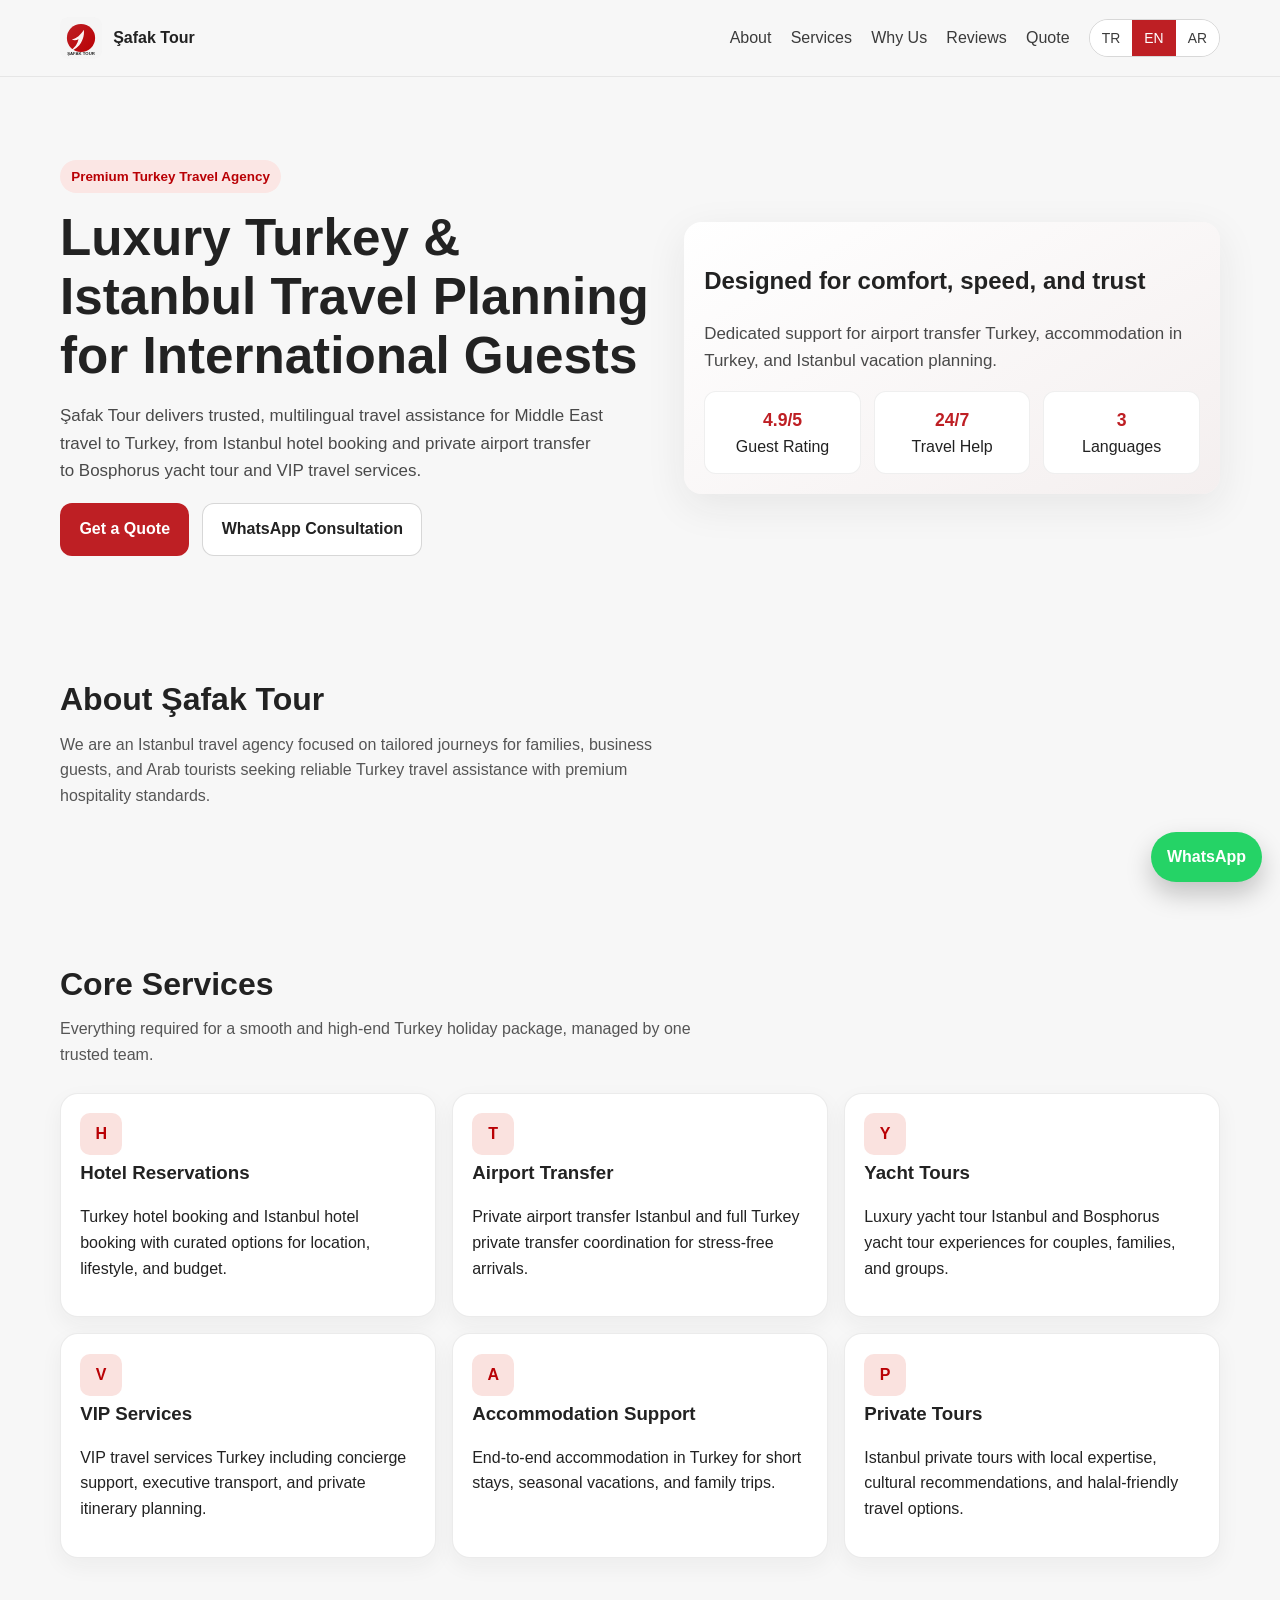
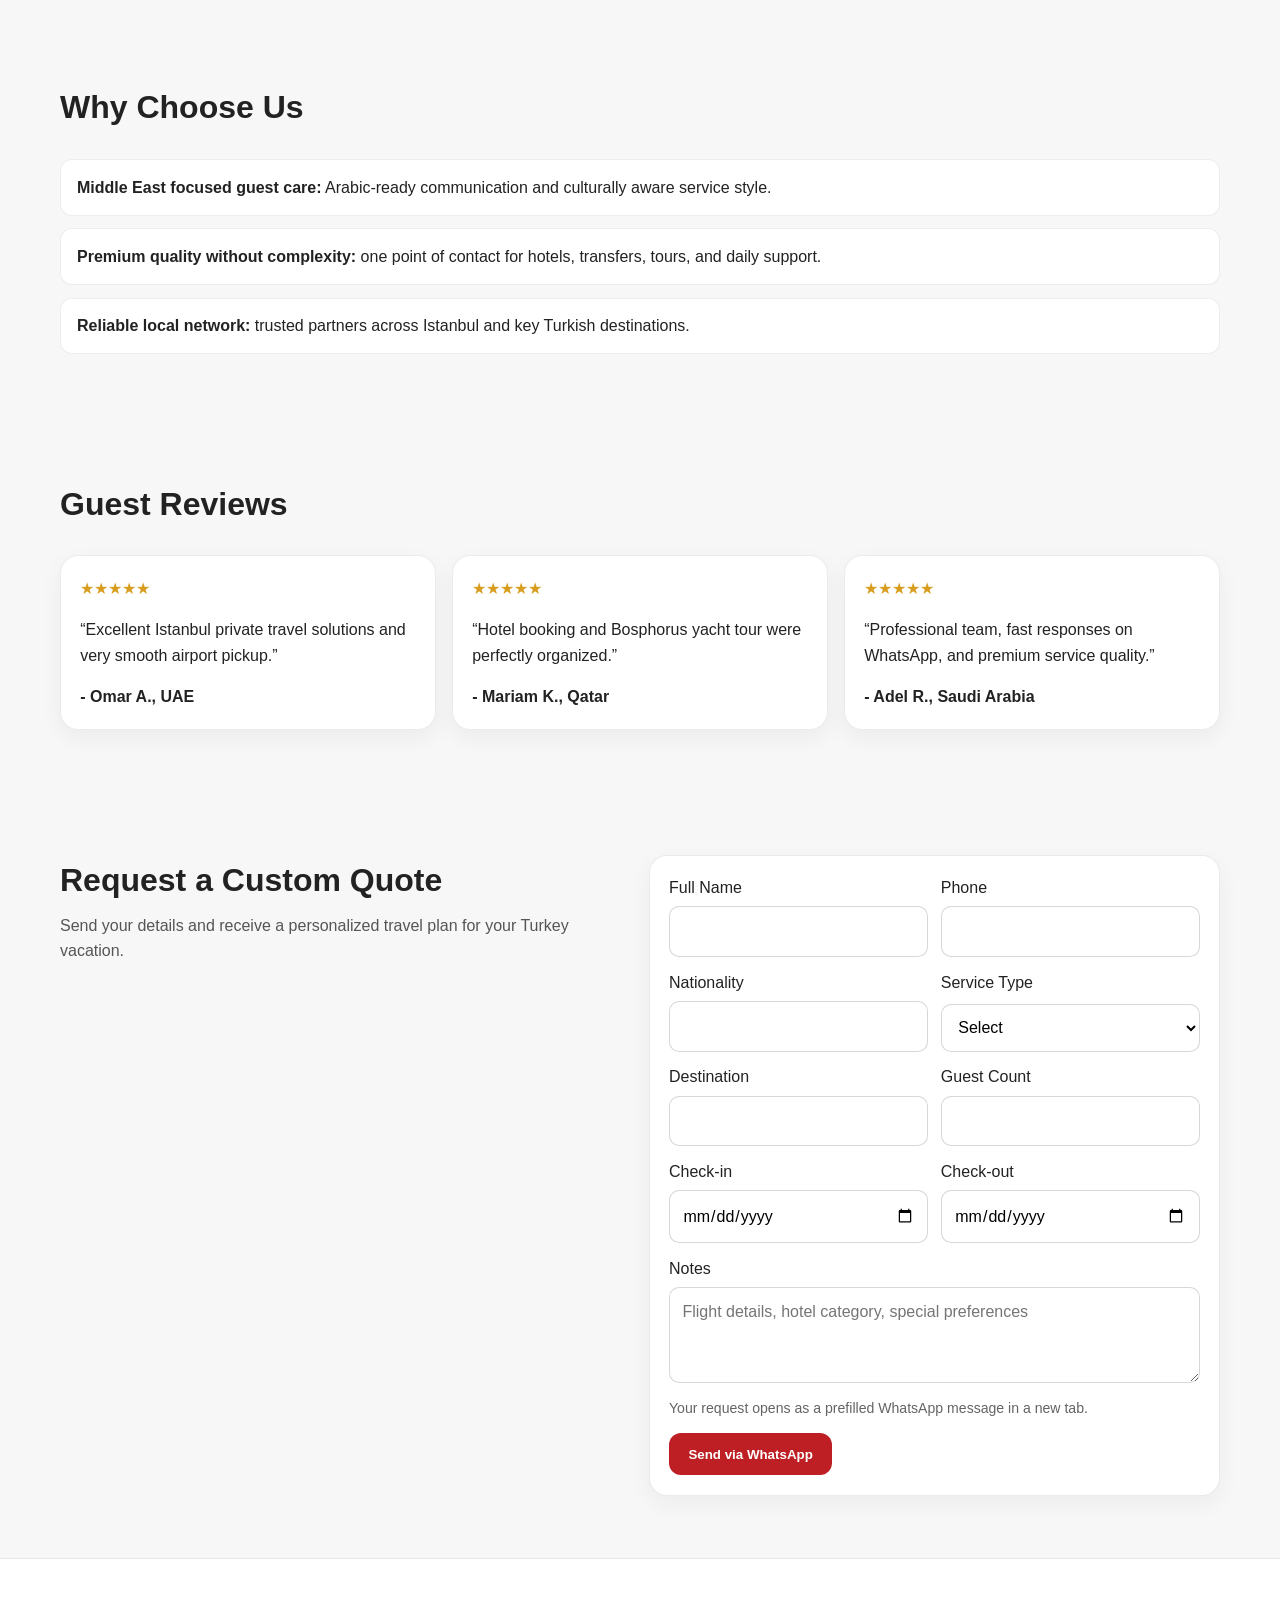
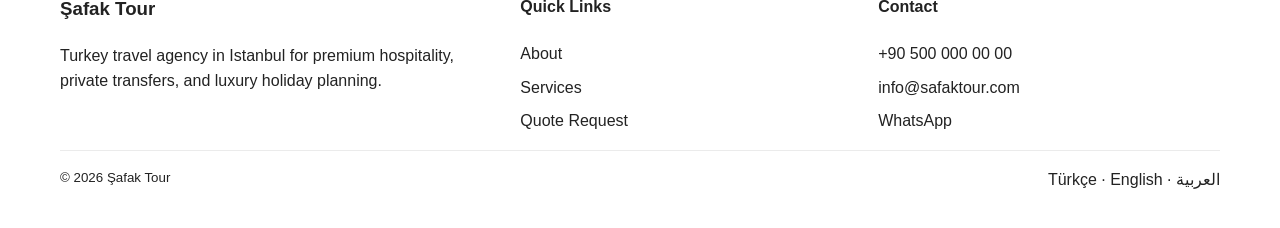
==== en/index.html @ 7dec05d3 "Build multilingual premium Şafak Tour marketing site with SEO foundation" ====
<!DOCTYPE html>
<html lang="en">
<head>
  <meta charset="UTF-8" />
  <meta name="viewport" content="width=device-width, initial-scale=1" />
  <title>Şafak Tour | Premium Turkey & Istanbul Travel Agency for Middle Eastern Travelers</title>
  <meta name="description" content="Şafak Tour is a premium Turkey travel agency in Istanbul offering hotel booking, airport transfer, Bosphorus yacht tours, VIP travel services, and halal-friendly holiday planning." />
  <link rel="canonical" href="https://www.safaktour.com/en/" />
  <meta name="robots" content="index,follow,max-image-preview:large" />
  <link rel="alternate" hreflang="tr" href="https://www.safaktour.com/tr/" />
  <link rel="alternate" hreflang="en" href="https://www.safaktour.com/en/" />
  <link rel="alternate" hreflang="ar" href="https://www.safaktour.com/ar/" />
  <link rel="alternate" hreflang="x-default" href="https://www.safaktour.com/en/" />
  <meta property="og:type" content="website" />
  <meta property="og:site_name" content="Şafak Tour" />
  <meta property="og:title" content="Şafak Tour | Luxury Turkey Travel & Istanbul Services" />
  <meta property="og:description" content="Plan Turkey holiday packages, Istanbul private tours, airport transfer, and hotel reservations with Şafak Tour." />
  <meta property="og:url" content="https://www.safaktour.com/en/" />
  <meta property="og:image" content="https://www.safaktour.com/assets/images/safak-tour-logo.svg" />
  <meta name="twitter:card" content="summary_large_image" />
  <meta name="twitter:title" content="Şafak Tour | Premium Turkey Travel Agency" />
  <meta name="twitter:description" content="Istanbul travel agency for Middle East travel to Turkey, VIP transfers, and tailored accommodation support." />
  <meta name="twitter:image" content="https://www.safaktour.com/assets/images/safak-tour-logo.svg" />
  <link rel="stylesheet" href="/assets/css/styles.css" />
  <script type="application/ld+json">
  {
    "@context": "https://schema.org",
    "@graph": [
      {
        "@type": ["Organization", "LocalBusiness", "TravelAgency"],
        "name": "Şafak Tour",
        "url": "https://www.safaktour.com/en/",
        "logo": "https://www.safaktour.com/assets/images/safak-tour-logo.svg",
        "description": "Premium Istanbul travel agency for Turkey hotel booking, airport transfer, Bosphorus yacht tours, and VIP holiday services.",
        "telephone": "+90 500 000 00 00",
        "email": "info@safaktour.com",
        "areaServed": ["Turkey", "Istanbul", "Middle East"],
        "availableLanguage": ["English", "Turkish", "Arabic"],
        "sameAs": ["https://www.instagram.com/", "https://www.facebook.com/"]
      },
      {
        "@type": "WebSite",
        "name": "Şafak Tour",
        "url": "https://www.safaktour.com/",
        "inLanguage": "en"
      }
    ]
  }
  </script>
</head>
<body>
  <header class="site-header">
    <div class="container header-inner">
      <a class="brand" href="#home" aria-label="Şafak Tour home">
        <img src="/assets/images/safak-tour-logo.svg" alt="Şafak Tour corporate travel agency logo" />
        <span>Şafak Tour</span>
      </a>
      <button class="menu-toggle" data-menu-toggle aria-expanded="false" aria-label="Open menu">Menu</button>
      <nav class="nav" data-nav aria-label="Main navigation">
        <a href="#about">About</a>
        <a href="#services">Services</a>
        <a href="#why">Why Us</a>
        <a href="#reviews">Reviews</a>
        <a href="#quote">Quote</a>
        <span class="lang-switcher" aria-label="Language switcher">
          <a href="/tr/">TR</a><a href="/en/" class="active">EN</a><a href="/ar/">AR</a>
        </span>
      </nav>
    </div>
  </header>

  <main id="home">
    <section class="hero">
      <div class="container hero-grid">
        <div class="reveal">
          <span class="badge">Premium Turkey Travel Agency</span>
          <h1>Luxury Turkey & Istanbul Travel Planning for International Guests</h1>
          <p>Şafak Tour delivers trusted, multilingual travel assistance for Middle East travel to Turkey, from Istanbul hotel booking and private airport transfer to Bosphorus yacht tour and VIP travel services.</p>
          <div class="cta-row">
            <a class="btn btn-primary" href="#quote">Get a Quote</a>
            <a class="btn btn-secondary" href="https://wa.me/905000000000?text=Hello%20Safak%20Tour" target="_blank" rel="noopener">WhatsApp Consultation</a>
          </div>
        </div>
        <aside class="hero-card reveal" aria-label="Trust indicators for Şafak Tour services">
          <h2>Designed for comfort, speed, and trust</h2>
          <p>Dedicated support for airport transfer Turkey, accommodation in Turkey, and Istanbul vacation planning.</p>
          <div class="trust-strip">
            <div class="trust-item"><strong>4.9/5</strong>Guest Rating</div>
            <div class="trust-item"><strong>24/7</strong>Travel Help</div>
            <div class="trust-item"><strong>3</strong>Languages</div>
          </div>
        </aside>
      </div>
    </section>

    <section id="about">
      <div class="container">
        <div class="section-head reveal">
          <h2>About Şafak Tour</h2>
          <p>We are an Istanbul travel agency focused on tailored journeys for families, business guests, and Arab tourists seeking reliable Turkey travel assistance with premium hospitality standards.</p>
        </div>
      </div>
    </section>

    <section id="services">
      <div class="container">
        <div class="section-head reveal">
          <h2>Core Services</h2>
          <p>Everything required for a smooth and high-end Turkey holiday package, managed by one trusted team.</p>
        </div>
        <div class="grid-3">
          <article class="card reveal"><span class="icon-chip">H</span><h3>Hotel Reservations</h3><p>Turkey hotel booking and Istanbul hotel booking with curated options for location, lifestyle, and budget.</p></article>
          <article class="card reveal"><span class="icon-chip">T</span><h3>Airport Transfer</h3><p>Private airport transfer Istanbul and full Turkey private transfer coordination for stress-free arrivals.</p></article>
          <article class="card reveal"><span class="icon-chip">Y</span><h3>Yacht Tours</h3><p>Luxury yacht tour Istanbul and Bosphorus yacht tour experiences for couples, families, and groups.</p></article>
          <article class="card reveal"><span class="icon-chip">V</span><h3>VIP Services</h3><p>VIP travel services Turkey including concierge support, executive transport, and private itinerary planning.</p></article>
          <article class="card reveal"><span class="icon-chip">A</span><h3>Accommodation Support</h3><p>End-to-end accommodation in Turkey for short stays, seasonal vacations, and family trips.</p></article>
          <article class="card reveal"><span class="icon-chip">P</span><h3>Private Tours</h3><p>Istanbul private tours with local expertise, cultural recommendations, and halal-friendly travel options.</p></article>
        </div>
      </div>
    </section>

    <section id="why">
      <div class="container">
        <div class="section-head reveal"><h2>Why Choose Us</h2></div>
        <div class="why-list">
          <div class="why-item reveal"><strong>Middle East focused guest care:</strong> Arabic-ready communication and culturally aware service style.</div>
          <div class="why-item reveal"><strong>Premium quality without complexity:</strong> one point of contact for hotels, transfers, tours, and daily support.</div>
          <div class="why-item reveal"><strong>Reliable local network:</strong> trusted partners across Istanbul and key Turkish destinations.</div>
        </div>
      </div>
    </section>

    <section id="reviews">
      <div class="container">
        <div class="section-head reveal"><h2>Guest Reviews</h2></div>
        <div class="grid-3">
          <article class="card testimonial reveal"><div class="rating">★★★★★</div><p>“Excellent Istanbul private travel solutions and very smooth airport pickup.”</p><strong>- Omar A., UAE</strong></article>
          <article class="card testimonial reveal"><div class="rating">★★★★★</div><p>“Hotel booking and Bosphorus yacht tour were perfectly organized.”</p><strong>- Mariam K., Qatar</strong></article>
          <article class="card testimonial reveal"><div class="rating">★★★★★</div><p>“Professional team, fast responses on WhatsApp, and premium service quality.”</p><strong>- Adel R., Saudi Arabia</strong></article>
        </div>
      </div>
    </section>

    <section id="quote">
      <div class="container quote-wrap">
        <div class="section-head reveal">
          <h2>Request a Custom Quote</h2>
          <p>Send your details and receive a personalized travel plan for your Turkey vacation.</p>
        </div>
        <form class="card reveal" data-quote-form data-wa-number="905000000000"
          data-label-full_name="Full Name" data-label-phone="Phone" data-label-nationality="Nationality"
          data-label-service_type="Service Type" data-label-destination="Destination" data-label-check_in="Check-in"
          data-label-check_out="Check-out" data-label-guest_count="Guest Count" data-label-notes="Notes">
          <div class="form-grid">
            <label class="field"><span>Full Name</span><input name="full_name" required /></label>
            <label class="field"><span>Phone</span><input name="phone" type="tel" required /></label>
            <label class="field"><span>Nationality</span><input name="nationality" required /></label>
            <label class="field"><span>Service Type</span><select name="service_type" required><option value="">Select</option><option>Hotel Booking</option><option>Airport Transfer</option><option>Yacht Tour</option><option>VIP Travel Service</option></select></label>
            <label class="field"><span>Destination</span><input name="destination" required /></label>
            <label class="field"><span>Guest Count</span><input name="guest_count" type="number" min="1" required /></label>
            <label class="field"><span>Check-in</span><input name="check_in" type="date" required /></label>
            <label class="field"><span>Check-out</span><input name="check_out" type="date" required /></label>
            <label class="field full"><span>Notes</span><textarea name="notes" placeholder="Flight details, hotel category, special preferences"></textarea></label>
          </div>
          <p class="help">Your request opens as a prefilled WhatsApp message in a new tab.</p>
          <button class="btn btn-primary" type="submit">Send via WhatsApp</button>
        </form>
      </div>
    </section>
  </main>

  <footer class="footer">
    <div class="container footer-grid">
      <div>
        <h3>Şafak Tour</h3>
        <p>Turkey travel agency in Istanbul for premium hospitality, private transfers, and luxury holiday planning.</p>
      </div>
      <div>
        <h4>Quick Links</h4>
        <ul><li><a href="#about">About</a></li><li><a href="#services">Services</a></li><li><a href="#quote">Quote Request</a></li></ul>
      </div>
      <div>
        <h4>Contact</h4>
        <ul><li>+90 500 000 00 00</li><li>info@safaktour.com</li><li><a href="https://wa.me/905000000000" target="_blank" rel="noopener">WhatsApp</a></li></ul>
      </div>
    </div>
    <div class="container footer-bottom"><small>© 2026 Şafak Tour</small><span><a href="/tr/">Türkçe</a> · <a href="/en/">English</a> · <a href="/ar/">العربية</a></span></div>
  </footer>

  <a class="whatsapp-float" target="_blank" rel="noopener" href="https://wa.me/905000000000?text=Hello%20Şafak%20Tour%2C%20I%20need%20travel%20assistance%20for%20Turkey.">WhatsApp</a>
  <script src="/assets/js/main.js" defer></script>
</body>
</html>
---- assets/css/styles.css ----
:root {
  --primary: #be1f24;
  --primary-dark: #b90105;
  --soft-gray: #b8b3b3;
  --light-gray: #e9dedd;
  --bg: #f7f7f7;
  --text: #222222;
  --white: #ffffff;
  --shadow: 0 12px 40px rgba(34, 34, 34, 0.08);
  --radius: 18px;
  --max: 1160px;
}

* { box-sizing: border-box; }
html { scroll-behavior: smooth; }
body {
  margin: 0;
  font-family: "Inter", "Segoe UI", Roboto, Arial, sans-serif;
  color: var(--text);
  background: var(--bg);
  line-height: 1.6;
}
img { max-width: 100%; display: block; }
a { color: inherit; text-decoration: none; }
.container { width: min(92%, var(--max)); margin: 0 auto; }

.site-header {
  position: sticky;
  top: 0;
  z-index: 50;
  background: rgba(247, 247, 247, 0.94);
  backdrop-filter: blur(8px);
  border-bottom: 1px solid rgba(34, 34, 34, 0.08);
}
.header-inner {
  display: flex;
  align-items: center;
  justify-content: space-between;
  gap: 1rem;
  min-height: 76px;
}
.brand {
  display: inline-flex;
  align-items: center;
  gap: 0.7rem;
  font-weight: 700;
}
.brand img { width: 42px; height: 42px; border-radius: 8px; }
.nav {
  display: flex;
  align-items: center;
  gap: 1.2rem;
}
.nav a { font-weight: 500; color: #3b3b3b; }
.nav a:hover { color: var(--primary); }
.lang-switcher {
  display: inline-flex;
  border: 1px solid rgba(34,34,34,.15);
  border-radius: 999px;
  overflow: hidden;
}
.lang-switcher a {
  padding: 0.4rem 0.75rem;
  font-size: 0.87rem;
  background: var(--white);
}
.lang-switcher a.active {
  background: var(--primary);
  color: var(--white);
}
.menu-toggle { display: none; }

.hero {
  padding: 5.2rem 0 3.5rem;
}
.hero-grid {
  display: grid;
  grid-template-columns: 1.05fr 0.95fr;
  gap: 2rem;
  align-items: center;
}
.badge {
  display: inline-block;
  font-size: 0.84rem;
  font-weight: 600;
  padding: 0.35rem 0.7rem;
  border-radius: 999px;
  background: color-mix(in oklab, var(--primary) 12%, white);
  color: var(--primary-dark);
}
h1 {
  font-size: clamp(1.9rem, 4vw, 3.2rem);
  line-height: 1.15;
  margin: 1rem 0;
}
.hero p { font-size: 1.06rem; color: #494949; max-width: 58ch; }
.cta-row { display: flex; flex-wrap: wrap; gap: 0.8rem; margin-top: 1.2rem; }
.btn {
  display: inline-flex;
  align-items: center;
  justify-content: center;
  border-radius: 12px;
  padding: 0.78rem 1.15rem;
  font-weight: 600;
  border: 1px solid transparent;
  transition: .25s ease;
}
.btn-primary { background: var(--primary); color: var(--white); }
.btn-primary:hover { background: var(--primary-dark); transform: translateY(-1px); }
.btn-secondary {
  background: var(--white);
  border-color: rgba(34,34,34,.18);
}
.btn-secondary:hover { border-color: var(--primary); color: var(--primary); }
.hero-card {
  background: linear-gradient(150deg, #fff 0%, #f4efef 100%);
  border-radius: var(--radius);
  box-shadow: var(--shadow);
  padding: 1.25rem;
}
.trust-strip {
  display: grid;
  grid-template-columns: repeat(3, 1fr);
  gap: 0.8rem;
  margin-top: 1rem;
}
.trust-item {
  background: #fff;
  border: 1px solid rgba(34,34,34,.07);
  border-radius: 12px;
  padding: 0.85rem;
  text-align: center;
}
.trust-item strong { display: block; font-size: 1.1rem; color: var(--primary); }

section { padding: 3.9rem 0; }
.section-head { max-width: 72ch; margin-bottom: 1.6rem; }
.section-head h2 { margin: 0 0 0.4rem; font-size: clamp(1.5rem, 2.5vw, 2.2rem); }
.section-head p { margin: 0; color: #555; }
.grid-3 { display: grid; grid-template-columns: repeat(3, 1fr); gap: 1rem; }
.card {
  background: var(--white);
  border: 1px solid rgba(34,34,34,.09);
  border-radius: var(--radius);
  box-shadow: 0 8px 22px rgba(34,34,34,.05);
  padding: 1.2rem;
}
.card h3 { margin-top: 0.2rem; margin-bottom: 0.6rem; }
.icon-chip {
  width: 42px; height: 42px;
  display: inline-grid; place-items: center;
  border-radius: 10px;
  background: color-mix(in oklab, var(--primary) 14%, white);
  color: var(--primary-dark);
  font-weight: 700;
}
.why-list { display: grid; gap: 0.8rem; }
.why-item {
  background: #fff;
  border: 1px solid rgba(34,34,34,.08);
  border-radius: 12px;
  padding: 0.9rem 1rem;
}

.testimonial .rating { color: #d89d1f; font-size: 1rem; margin-bottom: .4rem; }
.quote-wrap {
  display: grid;
  grid-template-columns: 1fr 1fr;
  gap: 1.1rem;
}
.form-grid {
  display: grid;
  grid-template-columns: repeat(2, 1fr);
  gap: 0.8rem;
}
.field { display: grid; gap: .35rem; }
.field input, .field select, .field textarea {
  width: 100%;
  border: 1px solid rgba(34,34,34,.18);
  border-radius: 10px;
  padding: .72rem .78rem;
  font: inherit;
  background: #fff;
}
.field textarea { min-height: 96px; resize: vertical; }
.field.full { grid-column: 1 / -1; }
.help { color: #646464; font-size: 0.88rem; }

.footer {
  padding: 2.2rem 0;
  border-top: 1px solid rgba(34,34,34,.1);
  background: #fff;
}
.footer-grid {
  display: grid;
  grid-template-columns: 1.3fr 1fr 1fr;
  gap: 1rem;
}
.footer h3, .footer h4 { margin-top: 0; }
.footer ul { list-style: none; margin: 0; padding: 0; display: grid; gap: .5rem; }
.footer-bottom {
  margin-top: 1rem;
  padding-top: 1rem;
  border-top: 1px solid rgba(34,34,34,.09);
  display: flex;
  justify-content: space-between;
  gap: 1rem;
  flex-wrap: wrap;
}

.whatsapp-float {
  position: fixed;
  right: 18px;
  bottom: 18px;
  z-index: 70;
  background: #25D366;
  color: #fff;
  border-radius: 999px;
  padding: .75rem 1rem;
  box-shadow: 0 12px 26px rgba(0,0,0,.22);
  font-weight: 700;
}

.reveal { opacity: 0; transform: translateY(16px); transition: .5s ease; }
.reveal.visible { opacity: 1; transform: translateY(0); }

html[dir="rtl"] body { font-family: "Tajawal", "Segoe UI", Tahoma, sans-serif; }
html[dir="rtl"] .header-inner,
html[dir="rtl"] .cta-row,
html[dir="rtl"] .footer-bottom { flex-direction: row-reverse; }
html[dir="rtl"] .whatsapp-float { right: auto; left: 18px; }

@media (max-width: 980px) {
  .hero-grid, .quote-wrap, .grid-3, .footer-grid { grid-template-columns: 1fr; }
  .form-grid { grid-template-columns: 1fr; }
  .menu-toggle {
    display: inline-flex;
    border: 1px solid rgba(34,34,34,.2);
    background: #fff;
    border-radius: 10px;
    padding: .45rem .65rem;
    font-weight: 600;
  }
  .nav {
    position: absolute;
    left: 4%;
    right: 4%;
    top: 74px;
    background: #fff;
    border: 1px solid rgba(34,34,34,.14);
    border-radius: 14px;
    padding: .9rem;
    box-shadow: var(--shadow);
    flex-direction: column;
    align-items: flex-start;
    display: none;
  }
  .nav.open { display: flex; }
}
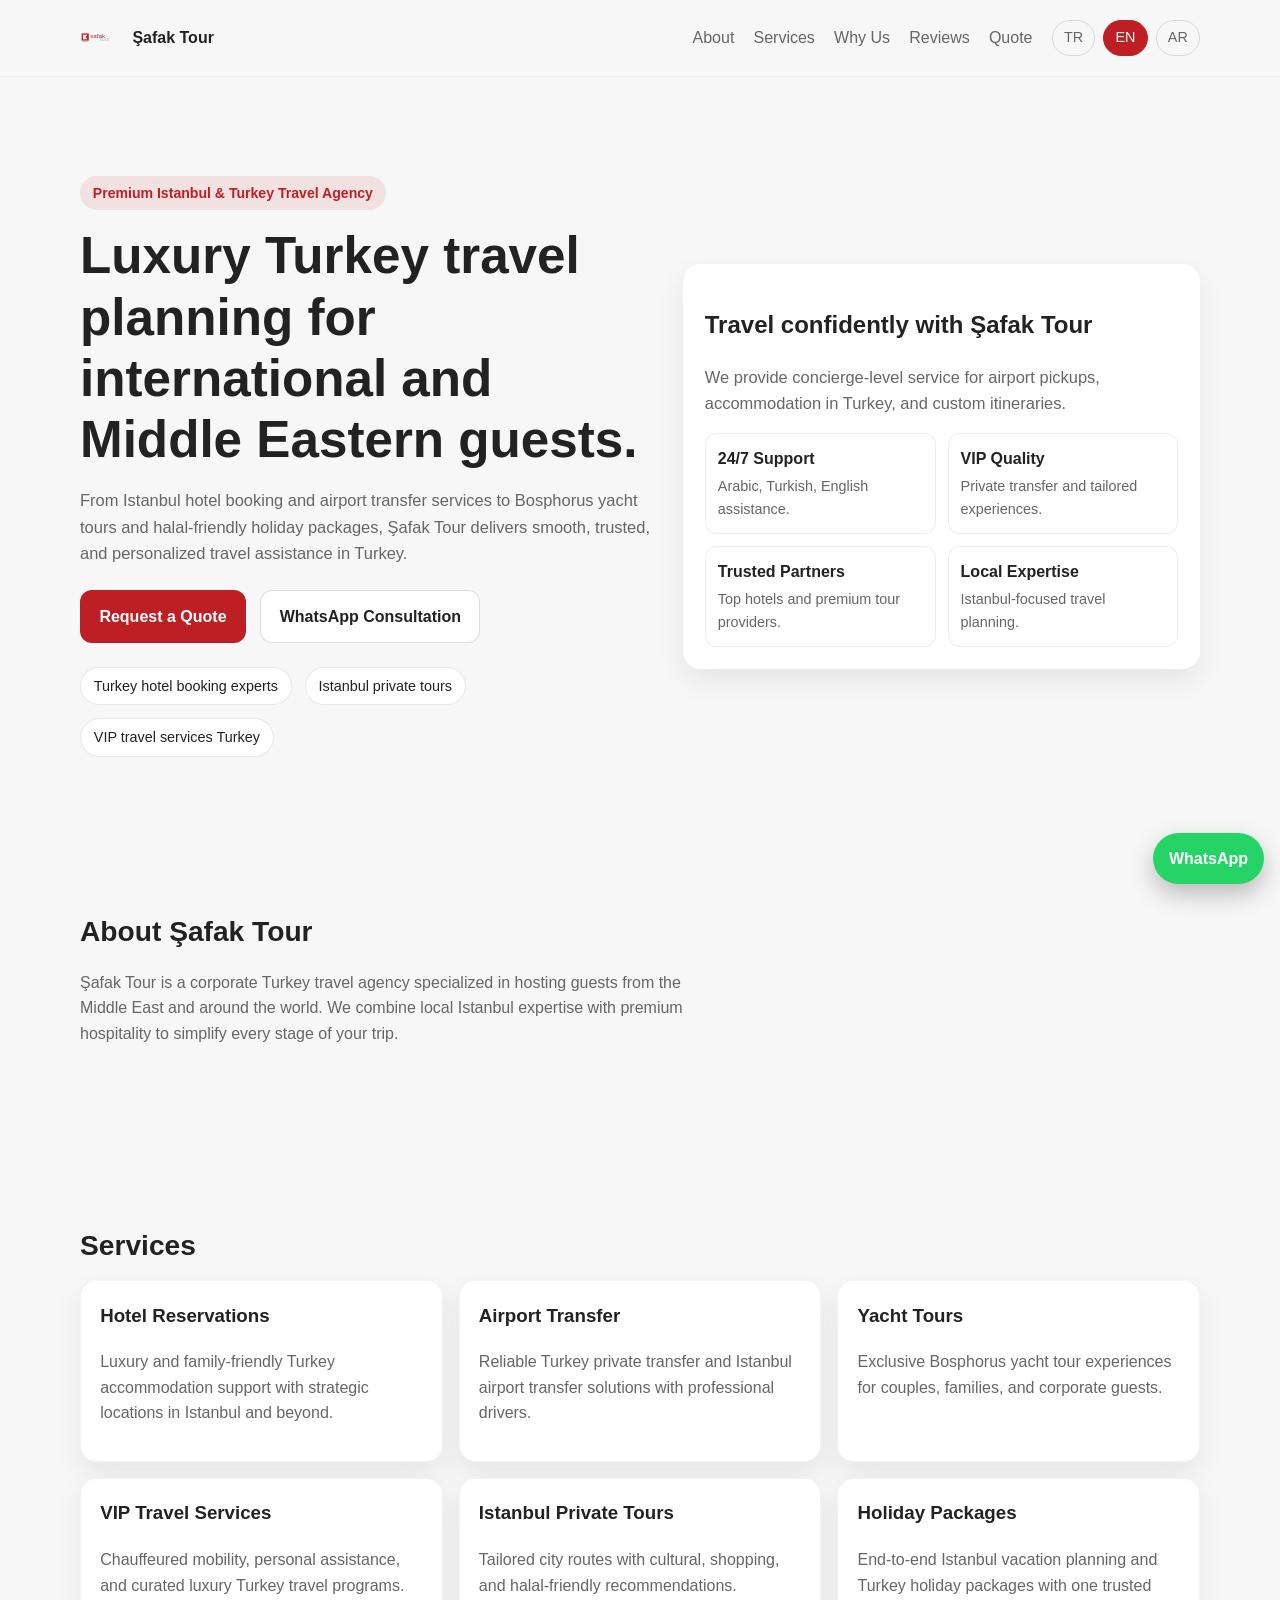
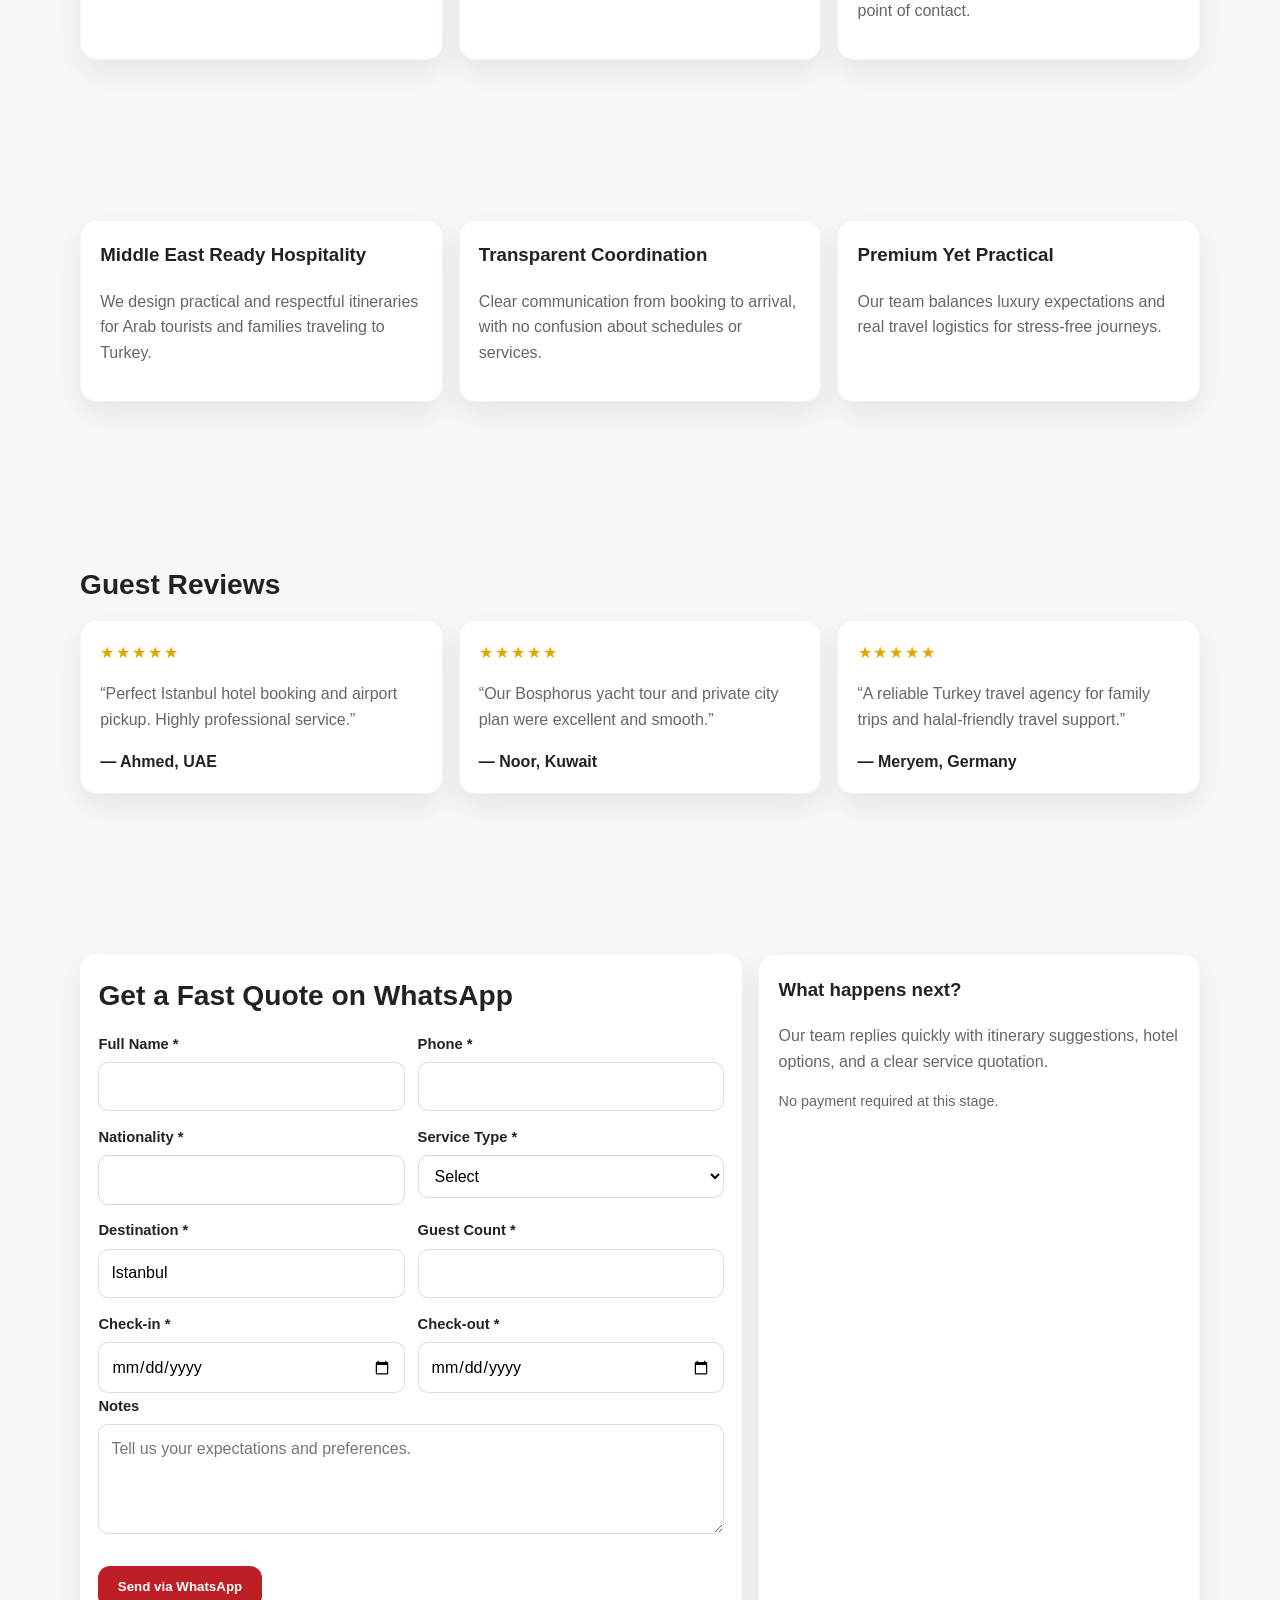
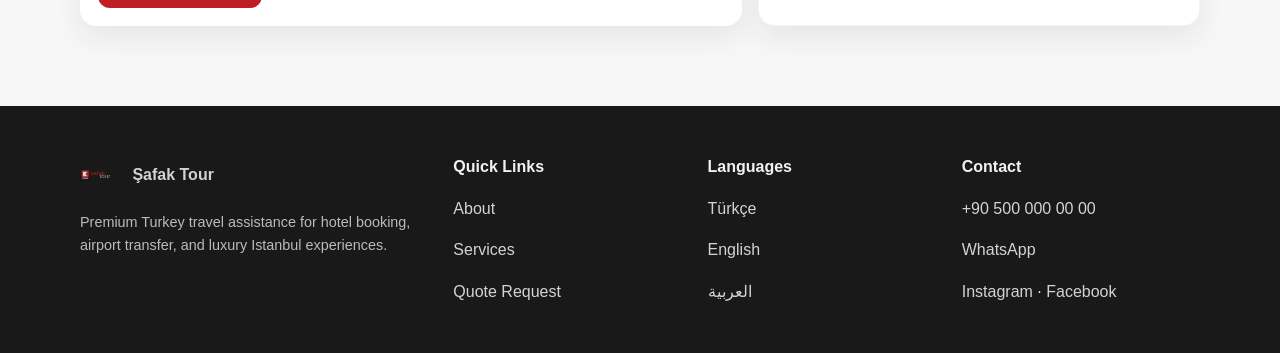
==== commit 5fb44d77: "Fix local preview relative paths on localized index pages and update logo asset" ====
--- a/en/index.html
+++ b/en/index.html
@@ -1,193 +1,168 @@
-<!DOCTYPE html>
+<!doctype html>
 <html lang="en">
 <head>
-  <meta charset="UTF-8" />
-  <meta name="viewport" content="width=device-width, initial-scale=1" />
-  <title>Şafak Tour | Premium Turkey & Istanbul Travel Agency for Middle Eastern Travelers</title>
-  <meta name="description" content="Şafak Tour is a premium Turkey travel agency in Istanbul offering hotel booking, airport transfer, Bosphorus yacht tours, VIP travel services, and halal-friendly holiday planning." />
-  <link rel="canonical" href="https://www.safaktour.com/en/" />
-  <meta name="robots" content="index,follow,max-image-preview:large" />
-  <link rel="alternate" hreflang="tr" href="https://www.safaktour.com/tr/" />
-  <link rel="alternate" hreflang="en" href="https://www.safaktour.com/en/" />
-  <link rel="alternate" hreflang="ar" href="https://www.safaktour.com/ar/" />
-  <link rel="alternate" hreflang="x-default" href="https://www.safaktour.com/en/" />
-  <meta property="og:type" content="website" />
-  <meta property="og:site_name" content="Şafak Tour" />
-  <meta property="og:title" content="Şafak Tour | Luxury Turkey Travel & Istanbul Services" />
-  <meta property="og:description" content="Plan Turkey holiday packages, Istanbul private tours, airport transfer, and hotel reservations with Şafak Tour." />
-  <meta property="og:url" content="https://www.safaktour.com/en/" />
-  <meta property="og:image" content="https://www.safaktour.com/assets/images/safak-tour-logo.svg" />
-  <meta name="twitter:card" content="summary_large_image" />
-  <meta name="twitter:title" content="Şafak Tour | Premium Turkey Travel Agency" />
-  <meta name="twitter:description" content="Istanbul travel agency for Middle East travel to Turkey, VIP transfers, and tailored accommodation support." />
-  <meta name="twitter:image" content="https://www.safaktour.com/assets/images/safak-tour-logo.svg" />
-  <link rel="stylesheet" href="/assets/css/styles.css" />
+  <meta charset="UTF-8">
+  <meta name="viewport" content="width=device-width, initial-scale=1.0">
+  <title>Şafak Tour | Premium Turkey Travel Agency, Istanbul Tours & VIP Transfers</title>
+  <meta name="description" content="Şafak Tour is a premium Turkey travel agency offering Istanbul hotel booking, Turkey airport transfer, Bosphorus yacht tours, halal-friendly packages, and VIP travel services.">
+  <meta name="robots" content="index,follow,max-image-preview:large">
+  <link rel="canonical" href="https://www.safaktour.com/en/">
+  <link rel="alternate" hreflang="tr" href="https://www.safaktour.com/tr/">
+  <link rel="alternate" hreflang="en" href="https://www.safaktour.com/en/">
+  <link rel="alternate" hreflang="ar" href="https://www.safaktour.com/ar/">
+  <link rel="alternate" hreflang="x-default" href="https://www.safaktour.com/en/">
+  <meta property="og:type" content="website">
+  <meta property="og:site_name" content="Şafak Tour">
+  <meta property="og:locale" content="en_US">
+  <meta property="og:title" content="Şafak Tour | Premium Turkey Travel Agency">
+  <meta property="og:description" content="Luxury Turkey travel, Istanbul private tours, airport transfers, and tailored support for Middle East travelers.">
+  <meta property="og:url" content="https://www.safaktour.com/en/">
+  <meta property="og:image" content="https://www.safaktour.com/assets/images/safak-tour-logo.svg">
+  <meta name="twitter:card" content="summary_large_image">
+  <meta name="twitter:title" content="Şafak Tour | Premium Turkey Travel Agency">
+  <meta name="twitter:description" content="Book Istanbul hotels, private transfers, yacht tours, and VIP travel services with Şafak Tour.">
+  <meta name="twitter:image" content="https://www.safaktour.com/assets/images/safak-tour-logo.svg">
+  <link rel="stylesheet" href="../assets/css/styles.css">
   <script type="application/ld+json">
   {
     "@context": "https://schema.org",
     "@graph": [
       {
-        "@type": ["Organization", "LocalBusiness", "TravelAgency"],
+        "@type": "Organization",
+        "name": "Şafak Tour",
+        "url": "https://www.safaktour.com/",
+        "logo": "https://www.safaktour.com/assets/images/safak-tour-logo.svg",
+        "sameAs": ["https://www.instagram.com/", "https://www.facebook.com/"],
+        "contactPoint": [{"@type": "ContactPoint", "telephone": "+90-500-000-00-00", "contactType": "customer service", "availableLanguage": ["Turkish", "English", "Arabic"]}]
+      },
+      {
+        "@type": "TravelAgency",
         "name": "Şafak Tour",
         "url": "https://www.safaktour.com/en/",
-        "logo": "https://www.safaktour.com/assets/images/safak-tour-logo.svg",
-        "description": "Premium Istanbul travel agency for Turkey hotel booking, airport transfer, Bosphorus yacht tours, and VIP holiday services.",
-        "telephone": "+90 500 000 00 00",
-        "email": "info@safaktour.com",
+        "description": "Turkey travel agency focused on Istanbul travel planning, hotel booking, airport transfers, Bosphorus yacht tours, and VIP services.",
         "areaServed": ["Turkey", "Istanbul", "Middle East"],
-        "availableLanguage": ["English", "Turkish", "Arabic"],
-        "sameAs": ["https://www.instagram.com/", "https://www.facebook.com/"]
+        "priceRange": "$$$"
       },
       {
-        "@type": "WebSite",
+        "@type": "LocalBusiness",
         "name": "Şafak Tour",
-        "url": "https://www.safaktour.com/",
-        "inLanguage": "en"
+        "address": {"@type": "PostalAddress", "addressCountry": "TR", "addressLocality": "Istanbul"},
+        "telephone": "+90-500-000-00-00"
       }
     ]
   }
   </script>
 </head>
 <body>
-  <header class="site-header">
-    <div class="container header-inner">
-      <a class="brand" href="#home" aria-label="Şafak Tour home">
-        <img src="/assets/images/safak-tour-logo.svg" alt="Şafak Tour corporate travel agency logo" />
-        <span>Şafak Tour</span>
-      </a>
-      <button class="menu-toggle" data-menu-toggle aria-expanded="false" aria-label="Open menu">Menu</button>
-      <nav class="nav" data-nav aria-label="Main navigation">
-        <a href="#about">About</a>
-        <a href="#services">Services</a>
-        <a href="#why">Why Us</a>
-        <a href="#reviews">Reviews</a>
-        <a href="#quote">Quote</a>
-        <span class="lang-switcher" aria-label="Language switcher">
-          <a href="/tr/">TR</a><a href="/en/" class="active">EN</a><a href="/ar/">AR</a>
-        </span>
-      </nav>
-    </div>
-  </header>
-
-  <main id="home">
-    <section class="hero">
-      <div class="container hero-grid">
-        <div class="reveal">
-          <span class="badge">Premium Turkey Travel Agency</span>
-          <h1>Luxury Turkey & Istanbul Travel Planning for International Guests</h1>
-          <p>Şafak Tour delivers trusted, multilingual travel assistance for Middle East travel to Turkey, from Istanbul hotel booking and private airport transfer to Bosphorus yacht tour and VIP travel services.</p>
-          <div class="cta-row">
-            <a class="btn btn-primary" href="#quote">Get a Quote</a>
-            <a class="btn btn-secondary" href="https://wa.me/905000000000?text=Hello%20Safak%20Tour" target="_blank" rel="noopener">WhatsApp Consultation</a>
-          </div>
-        </div>
-        <aside class="hero-card reveal" aria-label="Trust indicators for Şafak Tour services">
-          <h2>Designed for comfort, speed, and trust</h2>
-          <p>Dedicated support for airport transfer Turkey, accommodation in Turkey, and Istanbul vacation planning.</p>
-          <div class="trust-strip">
-            <div class="trust-item"><strong>4.9/5</strong>Guest Rating</div>
-            <div class="trust-item"><strong>24/7</strong>Travel Help</div>
-            <div class="trust-item"><strong>3</strong>Languages</div>
-          </div>
-        </aside>
-      </div>
-    </section>
-
-    <section id="about">
-      <div class="container">
-        <div class="section-head reveal">
-          <h2>About Şafak Tour</h2>
-          <p>We are an Istanbul travel agency focused on tailored journeys for families, business guests, and Arab tourists seeking reliable Turkey travel assistance with premium hospitality standards.</p>
+<a class="skip-link" href="#main">Skip to content</a>
+<header class="site-header">
+  <div class="container nav-wrap">
+    <a href="../en/" class="brand"><img src="../assets/images/safak-tour-logo.svg" alt="Şafak Tour premium travel agency logo"><span>Şafak Tour</span></a>
+    <button class="menu-btn" aria-label="Open menu" aria-expanded="false">☰</button>
+    <ul class="nav-list">
+      <li><a href="#about">About</a></li><li><a href="#services">Services</a></li><li><a href="#why">Why Us</a></li><li><a href="#reviews">Reviews</a></li><li><a href="#quote">Quote</a></li>
+      <li class="lang-switcher"><a href="../tr/">TR</a><a class="active" href="../en/">EN</a><a href="../ar/">AR</a></li>
+    </ul>
+  </div>
+</header>
+<main id="main">
+  <section class="hero">
+    <div class="container hero-grid">
+      <div class="reveal">
+        <span class="kicker">Premium Istanbul & Turkey Travel Agency</span>
+        <h1>Luxury Turkey travel planning for international and Middle Eastern guests.</h1>
+        <p>From Istanbul hotel booking and airport transfer services to Bosphorus yacht tours and halal-friendly holiday packages, Şafak Tour delivers smooth, trusted, and personalized travel assistance in Turkey.</p>
+        <div class="cta-row"><a class="btn primary" href="#quote">Request a Quote</a><a class="btn ghost" href="https://wa.me/905000000000" target="_blank" rel="noopener">WhatsApp Consultation</a></div>
+        <div class="trust-strip">
+          <span class="pill">Turkey hotel booking experts</span><span class="pill">Istanbul private tours</span><span class="pill">VIP travel services Turkey</span>
         </div>
       </div>
-    </section>
+      <aside class="hero-card reveal" aria-label="Travel agency trust indicators">
+        <h2>Travel confidently with Şafak Tour</h2>
+        <p>We provide concierge-level service for airport pickups, accommodation in Turkey, and custom itineraries.</p>
+        <div class="badges">
+          <div class="badge"><h3>24/7 Support</h3><p>Arabic, Turkish, English assistance.</p></div>
+          <div class="badge"><h3>VIP Quality</h3><p>Private transfer and tailored experiences.</p></div>
+          <div class="badge"><h3>Trusted Partners</h3><p>Top hotels and premium tour providers.</p></div>
+          <div class="badge"><h3>Local Expertise</h3><p>Istanbul-focused travel planning.</p></div>
+        </div>
+      </aside>
+    </div>
+  </section>
 
-    <section id="services">
-      <div class="container">
-        <div class="section-head reveal">
-          <h2>Core Services</h2>
-          <p>Everything required for a smooth and high-end Turkey holiday package, managed by one trusted team.</p>
-        </div>
-        <div class="grid-3">
-          <article class="card reveal"><span class="icon-chip">H</span><h3>Hotel Reservations</h3><p>Turkey hotel booking and Istanbul hotel booking with curated options for location, lifestyle, and budget.</p></article>
-          <article class="card reveal"><span class="icon-chip">T</span><h3>Airport Transfer</h3><p>Private airport transfer Istanbul and full Turkey private transfer coordination for stress-free arrivals.</p></article>
-          <article class="card reveal"><span class="icon-chip">Y</span><h3>Yacht Tours</h3><p>Luxury yacht tour Istanbul and Bosphorus yacht tour experiences for couples, families, and groups.</p></article>
-          <article class="card reveal"><span class="icon-chip">V</span><h3>VIP Services</h3><p>VIP travel services Turkey including concierge support, executive transport, and private itinerary planning.</p></article>
-          <article class="card reveal"><span class="icon-chip">A</span><h3>Accommodation Support</h3><p>End-to-end accommodation in Turkey for short stays, seasonal vacations, and family trips.</p></article>
-          <article class="card reveal"><span class="icon-chip">P</span><h3>Private Tours</h3><p>Istanbul private tours with local expertise, cultural recommendations, and halal-friendly travel options.</p></article>
-        </div>
-      </div>
-    </section>
+  <section id="about" class="section">
+    <div class="container reveal">
+      <h2>About Şafak Tour</h2>
+      <p class="lead">Şafak Tour is a corporate Turkey travel agency specialized in hosting guests from the Middle East and around the world. We combine local Istanbul expertise with premium hospitality to simplify every stage of your trip.</p>
+    </div>
+  </section>
 
-    <section id="why">
-      <div class="container">
-        <div class="section-head reveal"><h2>Why Choose Us</h2></div>
-        <div class="why-list">
-          <div class="why-item reveal"><strong>Middle East focused guest care:</strong> Arabic-ready communication and culturally aware service style.</div>
-          <div class="why-item reveal"><strong>Premium quality without complexity:</strong> one point of contact for hotels, transfers, tours, and daily support.</div>
-          <div class="why-item reveal"><strong>Reliable local network:</strong> trusted partners across Istanbul and key Turkish destinations.</div>
-        </div>
-      </div>
-    </section>
-
-    <section id="reviews">
-      <div class="container">
-        <div class="section-head reveal"><h2>Guest Reviews</h2></div>
-        <div class="grid-3">
-          <article class="card testimonial reveal"><div class="rating">★★★★★</div><p>“Excellent Istanbul private travel solutions and very smooth airport pickup.”</p><strong>- Omar A., UAE</strong></article>
-          <article class="card testimonial reveal"><div class="rating">★★★★★</div><p>“Hotel booking and Bosphorus yacht tour were perfectly organized.”</p><strong>- Mariam K., Qatar</strong></article>
-          <article class="card testimonial reveal"><div class="rating">★★★★★</div><p>“Professional team, fast responses on WhatsApp, and premium service quality.”</p><strong>- Adel R., Saudi Arabia</strong></article>
-        </div>
-      </div>
-    </section>
-
-    <section id="quote">
-      <div class="container quote-wrap">
-        <div class="section-head reveal">
-          <h2>Request a Custom Quote</h2>
-          <p>Send your details and receive a personalized travel plan for your Turkey vacation.</p>
-        </div>
-        <form class="card reveal" data-quote-form data-wa-number="905000000000"
-          data-label-full_name="Full Name" data-label-phone="Phone" data-label-nationality="Nationality"
-          data-label-service_type="Service Type" data-label-destination="Destination" data-label-check_in="Check-in"
-          data-label-check_out="Check-out" data-label-guest_count="Guest Count" data-label-notes="Notes">
-          <div class="form-grid">
-            <label class="field"><span>Full Name</span><input name="full_name" required /></label>
-            <label class="field"><span>Phone</span><input name="phone" type="tel" required /></label>
-            <label class="field"><span>Nationality</span><input name="nationality" required /></label>
-            <label class="field"><span>Service Type</span><select name="service_type" required><option value="">Select</option><option>Hotel Booking</option><option>Airport Transfer</option><option>Yacht Tour</option><option>VIP Travel Service</option></select></label>
-            <label class="field"><span>Destination</span><input name="destination" required /></label>
-            <label class="field"><span>Guest Count</span><input name="guest_count" type="number" min="1" required /></label>
-            <label class="field"><span>Check-in</span><input name="check_in" type="date" required /></label>
-            <label class="field"><span>Check-out</span><input name="check_out" type="date" required /></label>
-            <label class="field full"><span>Notes</span><textarea name="notes" placeholder="Flight details, hotel category, special preferences"></textarea></label>
-          </div>
-          <p class="help">Your request opens as a prefilled WhatsApp message in a new tab.</p>
-          <button class="btn btn-primary" type="submit">Send via WhatsApp</button>
-        </form>
-      </div>
-    </section>
-  </main>
-
-  <footer class="footer">
-    <div class="container footer-grid">
-      <div>
-        <h3>Şafak Tour</h3>
-        <p>Turkey travel agency in Istanbul for premium hospitality, private transfers, and luxury holiday planning.</p>
-      </div>
-      <div>
-        <h4>Quick Links</h4>
-        <ul><li><a href="#about">About</a></li><li><a href="#services">Services</a></li><li><a href="#quote">Quote Request</a></li></ul>
-      </div>
-      <div>
-        <h4>Contact</h4>
-        <ul><li>+90 500 000 00 00</li><li>info@safaktour.com</li><li><a href="https://wa.me/905000000000" target="_blank" rel="noopener">WhatsApp</a></li></ul>
+  <section id="services" class="section">
+    <div class="container">
+      <h2 class="reveal">Services</h2>
+      <div class="grid-3">
+        <article class="card reveal"><h3>Hotel Reservations</h3><p>Luxury and family-friendly Turkey accommodation support with strategic locations in Istanbul and beyond.</p></article>
+        <article class="card reveal"><h3>Airport Transfer</h3><p>Reliable Turkey private transfer and Istanbul airport transfer solutions with professional drivers.</p></article>
+        <article class="card reveal"><h3>Yacht Tours</h3><p>Exclusive Bosphorus yacht tour experiences for couples, families, and corporate guests.</p></article>
+        <article class="card reveal"><h3>VIP Travel Services</h3><p>Chauffeured mobility, personal assistance, and curated luxury Turkey travel programs.</p></article>
+        <article class="card reveal"><h3>Istanbul Private Tours</h3><p>Tailored city routes with cultural, shopping, and halal-friendly recommendations.</p></article>
+        <article class="card reveal"><h3>Holiday Packages</h3><p>End-to-end Istanbul vacation planning and Turkey holiday packages with one trusted point of contact.</p></article>
       </div>
     </div>
-    <div class="container footer-bottom"><small>© 2026 Şafak Tour</small><span><a href="/tr/">Türkçe</a> · <a href="/en/">English</a> · <a href="/ar/">العربية</a></span></div>
-  </footer>
+  </section>
 
-  <a class="whatsapp-float" target="_blank" rel="noopener" href="https://wa.me/905000000000?text=Hello%20Şafak%20Tour%2C%20I%20need%20travel%20assistance%20for%20Turkey.">WhatsApp</a>
-  <script src="/assets/js/main.js" defer></script>
+  <section id="why" class="section">
+    <div class="container grid-3">
+      <article class="card reveal"><h3>Middle East Ready Hospitality</h3><p>We design practical and respectful itineraries for Arab tourists and families traveling to Turkey.</p></article>
+      <article class="card reveal"><h3>Transparent Coordination</h3><p>Clear communication from booking to arrival, with no confusion about schedules or services.</p></article>
+      <article class="card reveal"><h3>Premium Yet Practical</h3><p>Our team balances luxury expectations and real travel logistics for stress-free journeys.</p></article>
+    </div>
+  </section>
+
+  <section id="reviews" class="section">
+    <div class="container">
+      <h2 class="reveal">Guest Reviews</h2>
+      <div class="grid-3">
+        <article class="card reveal"><div class="review-stars">★★★★★</div><p>“Perfect Istanbul hotel booking and airport pickup. Highly professional service.”</p><strong>— Ahmed, UAE</strong></article>
+        <article class="card reveal"><div class="review-stars">★★★★★</div><p>“Our Bosphorus yacht tour and private city plan were excellent and smooth.”</p><strong>— Noor, Kuwait</strong></article>
+        <article class="card reveal"><div class="review-stars">★★★★★</div><p>“A reliable Turkey travel agency for family trips and halal-friendly travel support.”</p><strong>— Meryem, Germany</strong></article>
+      </div>
+    </div>
+  </section>
+
+  <section id="quote" class="section">
+    <div class="container form-wrap reveal">
+      <form id="quoteForm" data-whatsapp="905000000000" data-validation-msg="Please complete all required fields with valid details." data-date-msg="Check-out date must be after check-in date."
+      data-msg-title="Hello Şafak Tour, I would like a travel quote."
+      data-full-name="Full Name" data-phone="Phone" data-nationality="Nationality" data-service-type="Service Type"
+      data-destination="Destination" data-check-in="Check-in" data-check-out="Check-out" data-guests="Guest Count" data-notes="Notes">
+        <h2>Get a Fast Quote on WhatsApp</h2>
+        <div class="field-grid">
+          <div><label for="fullName">Full Name *</label><input id="fullName" name="fullName" required></div>
+          <div><label for="phone">Phone *</label><input id="phone" name="phone" type="tel" inputmode="tel" required></div>
+          <div><label for="nationality">Nationality *</label><input id="nationality" name="nationality" required></div>
+          <div><label for="serviceType">Service Type *</label><select id="serviceType" name="serviceType" required><option value="">Select</option><option>Hotel Reservation</option><option>Airport Transfer</option><option>Yacht Tour</option><option>VIP Service</option><option>Holiday Package</option></select></div>
+          <div><label for="destination">Destination *</label><input id="destination" name="destination" value="Istanbul" required></div>
+          <div><label for="guests">Guest Count *</label><input id="guests" name="guests" type="number" min="1" required></div>
+          <div><label for="checkIn">Check-in *</label><input id="checkIn" name="checkIn" type="date" required></div>
+          <div><label for="checkOut">Check-out *</label><input id="checkOut" name="checkOut" type="date" required></div>
+        </div>
+        <div><label for="notes">Notes</label><textarea id="notes" name="notes" placeholder="Tell us your expectations and preferences."></textarea></div>
+        <div class="cta-row"><button type="submit" class="btn primary">Send via WhatsApp</button></div>
+      </form>
+      <aside class="card"><h3>What happens next?</h3><p>Our team replies quickly with itinerary suggestions, hotel options, and a clear service quotation.</p><p class="small">No payment required at this stage.</p></aside>
+    </div>
+  </section>
+</main>
+<a class="whatsapp-float" href="https://wa.me/905000000000?text=Hello%20%C5%9Eafak%20Tour%2C%20I%20need%20travel%20assistance%20in%20Turkey." target="_blank" rel="noopener" aria-label="WhatsApp inquiry">WhatsApp</a>
+<footer>
+  <div class="container footer-grid">
+    <div><a class="brand" href="../en/"><img src="../assets/images/safak-tour-logo.svg" alt="Şafak Tour logo in footer"><span>Şafak Tour</span></a><p class="small">Premium Turkey travel assistance for hotel booking, airport transfer, and luxury Istanbul experiences.</p></div>
+    <div><h3 class="footer-title">Quick Links</h3><p><a href="#about">About</a></p><p><a href="#services">Services</a></p><p><a href="#quote">Quote Request</a></p></div>
+    <div><h3 class="footer-title">Languages</h3><p><a href="../tr/">Türkçe</a></p><p><a href="../en/">English</a></p><p><a href="../ar/">العربية</a></p></div>
+    <div><h3 class="footer-title">Contact</h3><p><a href="tel:+905000000000">+90 500 000 00 00</a></p><p><a href="https://wa.me/905000000000" target="_blank" rel="noopener">WhatsApp</a></p><p><a href="#">Instagram</a> · <a href="#">Facebook</a></p></div>
+  </div>
+</footer>
+<script src="../assets/js/main.js" defer></script>
 </body>
 </html>
--- a/assets/css/styles.css
+++ b/assets/css/styles.css
@@ -6,9 +6,10 @@
   --bg: #f7f7f7;
   --text: #222222;
   --white: #ffffff;
-  --shadow: 0 12px 40px rgba(34, 34, 34, 0.08);
+  --muted: #666;
   --radius: 18px;
-  --max: 1160px;
+  --shadow: 0 12px 28px rgba(34, 34, 34, 0.08);
+  --container: min(1120px, 92vw);
 }
 
 * { box-sizing: border-box; }
@@ -22,238 +23,275 @@
 }
 img { max-width: 100%; display: block; }
 a { color: inherit; text-decoration: none; }
-.container { width: min(92%, var(--max)); margin: 0 auto; }
+.container { width: var(--container); margin-inline: auto; }
+.section { padding: 5rem 0; }
+.section h2 { font-size: clamp(1.7rem, 2.2vw, 2.5rem); margin: 0 0 .8rem; }
+.section p.lead { color: var(--muted); max-width: 70ch; }
+
+.skip-link {
+  position: absolute;
+  left: -999px;
+  top: 0;
+  background: var(--primary);
+  color: #fff;
+  padding: .6rem 1rem;
+  z-index: 1000;
+}
+.skip-link:focus { left: 1rem; top: 1rem; }
 
 .site-header {
   position: sticky;
   top: 0;
-  z-index: 50;
-  background: rgba(247, 247, 247, 0.94);
-  backdrop-filter: blur(8px);
-  border-bottom: 1px solid rgba(34, 34, 34, 0.08);
-}
-.header-inner {
+  z-index: 100;
+  backdrop-filter: blur(10px);
+  background: rgba(247,247,247,0.93);
+  border-bottom: 1px solid rgba(34,34,34,.06);
+}
+.nav-wrap {
   display: flex;
   align-items: center;
   justify-content: space-between;
-  gap: 1rem;
   min-height: 76px;
-}
-.brand {
-  display: inline-flex;
-  align-items: center;
-  gap: 0.7rem;
-  font-weight: 700;
-}
-.brand img { width: 42px; height: 42px; border-radius: 8px; }
-.nav {
+  gap: 1rem;
+}
+.brand { display: flex; align-items: center; gap: .65rem; font-weight: 700; }
+.brand img { width: 42px; height: 42px; }
+.nav-list {
   display: flex;
-  align-items: center;
   gap: 1.2rem;
-}
-.nav a { font-weight: 500; color: #3b3b3b; }
-.nav a:hover { color: var(--primary); }
-.lang-switcher {
-  display: inline-flex;
-  border: 1px solid rgba(34,34,34,.15);
-  border-radius: 999px;
-  overflow: hidden;
-}
+  align-items: center;
+  list-style: none;
+  padding: 0;
+  margin: 0;
+}
+.nav-list a { color: var(--muted); font-weight: 500; }
+.nav-list a:hover, .lang-switcher a:hover { color: var(--primary); }
+.lang-switcher { display: flex; gap: .5rem; }
 .lang-switcher a {
-  padding: 0.4rem 0.75rem;
-  font-size: 0.87rem;
-  background: var(--white);
+  padding: .34rem .7rem;
+  border: 1px solid rgba(34,34,34,.14);
+  border-radius: 999px;
+  color: var(--muted);
+  font-size: .9rem;
 }
 .lang-switcher a.active {
   background: var(--primary);
-  color: var(--white);
-}
-.menu-toggle { display: none; }
-
-.hero {
-  padding: 5.2rem 0 3.5rem;
-}
+  color: #fff;
+  border-color: var(--primary);
+}
+.menu-btn {
+  display: none;
+  border: 0;
+  background: transparent;
+  font-size: 1.45rem;
+}
+
+.hero { padding: 6.2rem 0 4.5rem; }
 .hero-grid {
   display: grid;
-  grid-template-columns: 1.05fr 0.95fr;
+  grid-template-columns: 1.05fr .95fr;
   gap: 2rem;
   align-items: center;
 }
-.badge {
-  display: inline-block;
-  font-size: 0.84rem;
+.kicker {
+  display: inline-flex;
+  background: rgba(190,31,36,.1);
+  color: var(--primary);
+  border-radius: 999px;
+  padding: .35rem .8rem;
+  font-size: .88rem;
   font-weight: 600;
-  padding: 0.35rem 0.7rem;
-  border-radius: 999px;
-  background: color-mix(in oklab, var(--primary) 12%, white);
-  color: var(--primary-dark);
-}
-h1 {
-  font-size: clamp(1.9rem, 4vw, 3.2rem);
-  line-height: 1.15;
-  margin: 1rem 0;
-}
-.hero p { font-size: 1.06rem; color: #494949; max-width: 58ch; }
-.cta-row { display: flex; flex-wrap: wrap; gap: 0.8rem; margin-top: 1.2rem; }
+}
+.hero h1 {
+  font-size: clamp(2rem, 4vw, 3.5rem);
+  line-height: 1.2;
+  margin: .95rem 0 1rem;
+}
+.hero p { color: var(--muted); font-size: 1.03rem; }
+.cta-row { display: flex; gap: .9rem; flex-wrap: wrap; margin-top: 1.5rem; }
 .btn {
   display: inline-flex;
   align-items: center;
   justify-content: center;
+  gap: .4rem;
   border-radius: 12px;
-  padding: 0.78rem 1.15rem;
+  padding: .78rem 1.15rem;
   font-weight: 600;
   border: 1px solid transparent;
-  transition: .25s ease;
-}
-.btn-primary { background: var(--primary); color: var(--white); }
-.btn-primary:hover { background: var(--primary-dark); transform: translateY(-1px); }
-.btn-secondary {
+  transition: .2s ease;
+}
+.btn.primary { background: var(--primary); color: #fff; }
+.btn.primary:hover { background: var(--primary-dark); }
+.btn.ghost {
+  border-color: rgba(34,34,34,.14);
+  color: var(--text);
+  background: rgba(255,255,255,.8);
+}
+.btn.ghost:hover { border-color: var(--primary); color: var(--primary); }
+
+.hero-card {
   background: var(--white);
-  border-color: rgba(34,34,34,.18);
-}
-.btn-secondary:hover { border-color: var(--primary); color: var(--primary); }
-.hero-card {
-  background: linear-gradient(150deg, #fff 0%, #f4efef 100%);
   border-radius: var(--radius);
   box-shadow: var(--shadow);
-  padding: 1.25rem;
-}
-.trust-strip {
-  display: grid;
-  grid-template-columns: repeat(3, 1fr);
-  gap: 0.8rem;
+  padding: 1.35rem;
+}
+.badges {
+  display: grid;
+  grid-template-columns: repeat(2, 1fr);
+  gap: .75rem;
   margin-top: 1rem;
 }
-.trust-item {
-  background: #fff;
-  border: 1px solid rgba(34,34,34,.07);
-  border-radius: 12px;
-  padding: 0.85rem;
-  text-align: center;
-}
-.trust-item strong { display: block; font-size: 1.1rem; color: var(--primary); }
-
-section { padding: 3.9rem 0; }
-.section-head { max-width: 72ch; margin-bottom: 1.6rem; }
-.section-head h2 { margin: 0 0 0.4rem; font-size: clamp(1.5rem, 2.5vw, 2.2rem); }
-.section-head p { margin: 0; color: #555; }
-.grid-3 { display: grid; grid-template-columns: repeat(3, 1fr); gap: 1rem; }
-.card {
-  background: var(--white);
-  border: 1px solid rgba(34,34,34,.09);
-  border-radius: var(--radius);
-  box-shadow: 0 8px 22px rgba(34,34,34,.05);
-  padding: 1.2rem;
-}
-.card h3 { margin-top: 0.2rem; margin-bottom: 0.6rem; }
-.icon-chip {
-  width: 42px; height: 42px;
-  display: inline-grid; place-items: center;
-  border-radius: 10px;
-  background: color-mix(in oklab, var(--primary) 14%, white);
-  color: var(--primary-dark);
-  font-weight: 700;
-}
-.why-list { display: grid; gap: 0.8rem; }
-.why-item {
-  background: #fff;
+.badge {
   border: 1px solid rgba(34,34,34,.08);
   border-radius: 12px;
-  padding: 0.9rem 1rem;
-}
-
-.testimonial .rating { color: #d89d1f; font-size: 1rem; margin-bottom: .4rem; }
-.quote-wrap {
-  display: grid;
-  grid-template-columns: 1fr 1fr;
-  gap: 1.1rem;
-}
-.form-grid {
-  display: grid;
-  grid-template-columns: repeat(2, 1fr);
-  gap: 0.8rem;
-}
-.field { display: grid; gap: .35rem; }
-.field input, .field select, .field textarea {
+  padding: .75rem;
+  background: #fff;
+}
+.badge h3 { margin: 0 0 .2rem; font-size: 1rem; }
+.badge p { margin: 0; color: var(--muted); font-size: .9rem; }
+
+.grid-3 {
+  display: grid;
+  grid-template-columns: repeat(3, minmax(0, 1fr));
+  gap: 1rem;
+}
+.card {
+  background: #fff;
+  border-radius: 16px;
+  padding: 1.2rem;
+  box-shadow: var(--shadow);
+  border: 1px solid rgba(34,34,34,.05);
+}
+.card h3 { margin-top: 0; }
+.card p { color: var(--muted); }
+.card:hover { transform: translateY(-3px); transition: .2s; }
+
+.trust-strip {
+  margin-top: 1.5rem;
+  display: flex;
+  flex-wrap: wrap;
+  gap: .8rem;
+}
+.pill {
+  background: #fff;
+  border: 1px solid rgba(34,34,34,.1);
+  border-radius: 999px;
+  padding: .42rem .8rem;
+  font-size: .9rem;
+}
+
+.form-wrap {
+  display: grid;
+  grid-template-columns: 1.2fr .8fr;
+  gap: 1rem;
+}
+form {
+  background: #fff;
+  border-radius: 16px;
+  box-shadow: var(--shadow);
+  padding: 1.15rem;
+}
+.field-grid {
+  display: grid;
+  grid-template-columns: repeat(2, minmax(0,1fr));
+  gap: .8rem;
+}
+label { font-weight: 600; font-size: .92rem; }
+input, select, textarea {
   width: 100%;
-  border: 1px solid rgba(34,34,34,.18);
+  margin-top: .35rem;
+  border: 1px solid rgba(34,34,34,.15);
   border-radius: 10px;
-  padding: .72rem .78rem;
+  padding: .68rem .75rem;
   font: inherit;
   background: #fff;
 }
-.field textarea { min-height: 96px; resize: vertical; }
-.field.full { grid-column: 1 / -1; }
-.help { color: #646464; font-size: 0.88rem; }
-
-.footer {
-  padding: 2.2rem 0;
-  border-top: 1px solid rgba(34,34,34,.1);
-  background: #fff;
-}
+textarea { min-height: 110px; resize: vertical; }
+input:focus, select:focus, textarea:focus {
+  outline: 2px solid rgba(190,31,36,.25);
+  border-color: var(--primary);
+}
+
+.review-stars { color: #e2a600; letter-spacing: .12em; font-size: 1rem; }
+footer {
+  background: #191919;
+  color: #f2f2f2;
+  padding: 3rem 0 2rem;
+}
+footer a { color: #f2f2f2; opacity: .86; }
+footer a:hover { opacity: 1; color: #fff; }
 .footer-grid {
   display: grid;
-  grid-template-columns: 1.3fr 1fr 1fr;
-  gap: 1rem;
-}
-.footer h3, .footer h4 { margin-top: 0; }
-.footer ul { list-style: none; margin: 0; padding: 0; display: grid; gap: .5rem; }
-.footer-bottom {
-  margin-top: 1rem;
-  padding-top: 1rem;
-  border-top: 1px solid rgba(34,34,34,.09);
-  display: flex;
-  justify-content: space-between;
-  gap: 1rem;
-  flex-wrap: wrap;
-}
+  grid-template-columns: 1.2fr .8fr .8fr .8fr;
+  gap: 1rem;
+}
+.footer-title { margin: 0 0 .6rem; font-size: 1rem; }
+.small { color: #bbb; font-size: .9rem; }
 
 .whatsapp-float {
   position: fixed;
-  right: 18px;
-  bottom: 18px;
-  z-index: 70;
-  background: #25D366;
+  bottom: 1rem;
+  right: 1rem;
+  background: #25d366;
   color: #fff;
   border-radius: 999px;
-  padding: .75rem 1rem;
-  box-shadow: 0 12px 26px rgba(0,0,0,.22);
+  padding: .78rem 1rem;
+  box-shadow: 0 10px 25px rgba(0,0,0,.25);
   font-weight: 700;
-}
-
-.reveal { opacity: 0; transform: translateY(16px); transition: .5s ease; }
-.reveal.visible { opacity: 1; transform: translateY(0); }
-
-html[dir="rtl"] body { font-family: "Tajawal", "Segoe UI", Tahoma, sans-serif; }
-html[dir="rtl"] .header-inner,
-html[dir="rtl"] .cta-row,
-html[dir="rtl"] .footer-bottom { flex-direction: row-reverse; }
-html[dir="rtl"] .whatsapp-float { right: auto; left: 18px; }
-
-@media (max-width: 980px) {
-  .hero-grid, .quote-wrap, .grid-3, .footer-grid { grid-template-columns: 1fr; }
-  .form-grid { grid-template-columns: 1fr; }
-  .menu-toggle {
-    display: inline-flex;
-    border: 1px solid rgba(34,34,34,.2);
-    background: #fff;
-    border-radius: 10px;
-    padding: .45rem .65rem;
-    font-weight: 600;
-  }
-  .nav {
+  z-index: 120;
+}
+
+.reveal {
+  opacity: 0;
+  transform: translateY(16px);
+  transition: opacity .6s ease, transform .6s ease;
+}
+.reveal.show { opacity: 1; transform: translateY(0); }
+
+[dir="rtl"] body, [dir="rtl"] {
+  font-family: "Noto Sans Arabic", "Tahoma", Arial, sans-serif;
+}
+[dir="rtl"] .nav-wrap,
+[dir="rtl"] .hero-grid,
+[dir="rtl"] .form-wrap,
+[dir="rtl"] .footer-grid { direction: rtl; }
+[dir="rtl"] .whatsapp-float { right: auto; left: 1rem; }
+
+@media (max-width: 960px) {
+  .hero-grid, .grid-3, .form-wrap, .footer-grid { grid-template-columns: 1fr; }
+  .menu-btn { display: inline-flex; }
+  .nav-list {
     position: absolute;
-    left: 4%;
-    right: 4%;
-    top: 74px;
-    background: #fff;
-    border: 1px solid rgba(34,34,34,.14);
-    border-radius: 14px;
-    padding: .9rem;
-    box-shadow: var(--shadow);
+    inset-inline: 1rem;
+    top: 75px;
     flex-direction: column;
     align-items: flex-start;
+    background: #fff;
+    border: 1px solid rgba(34,34,34,.1);
+    border-radius: 12px;
+    padding: .8rem;
     display: none;
   }
-  .nav.open { display: flex; }
-}
+  .nav-list.open { display: flex; }
+  .field-grid { grid-template-columns: 1fr; }
+}
+
+
+a:focus-visible,
+button:focus-visible,
+input:focus-visible,
+select:focus-visible,
+textarea:focus-visible {
+  outline: 3px solid rgba(190, 31, 36, 0.35);
+  outline-offset: 2px;
+}
+
+@media (prefers-reduced-motion: reduce) {
+  html { scroll-behavior: auto; }
+  *, *::before, *::after {
+    animation-duration: 0.01ms !important;
+    animation-iteration-count: 1 !important;
+    transition-duration: 0.01ms !important;
+  }
+  .reveal { opacity: 1; transform: none; }
+}
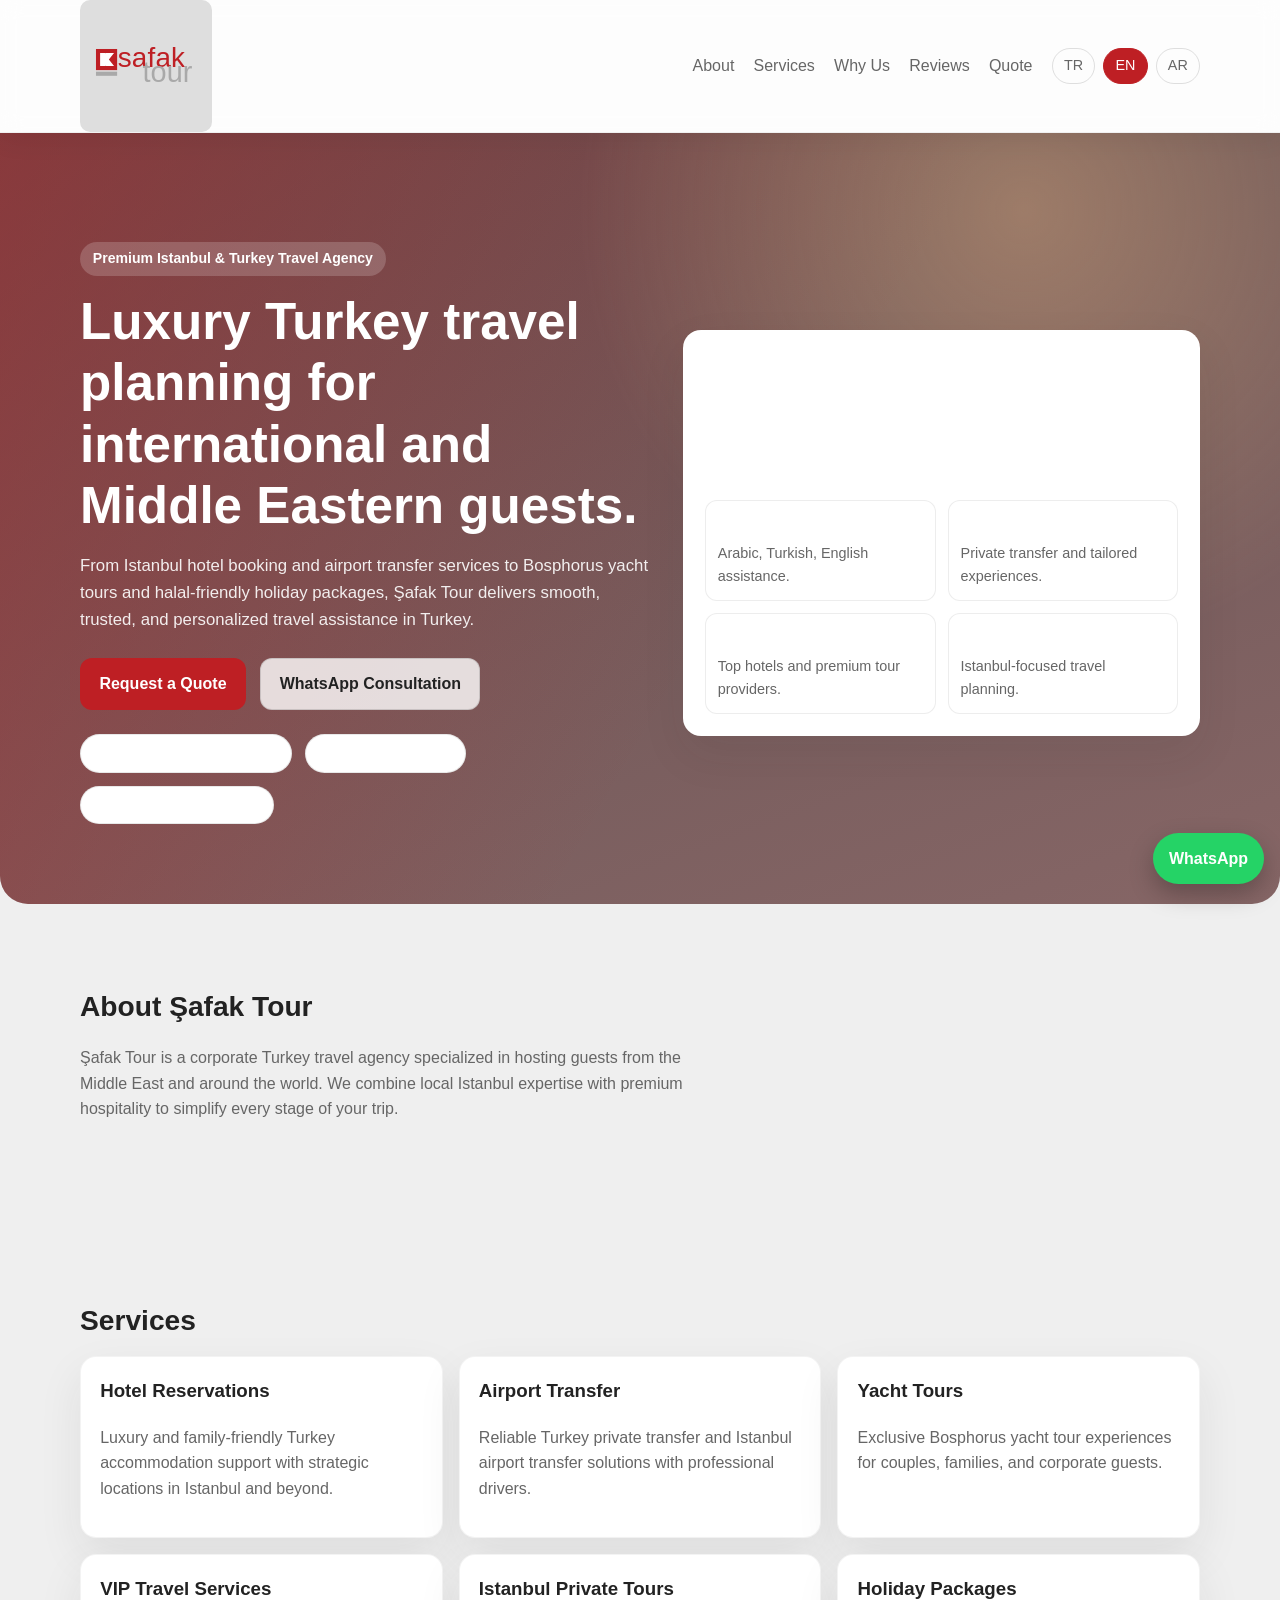
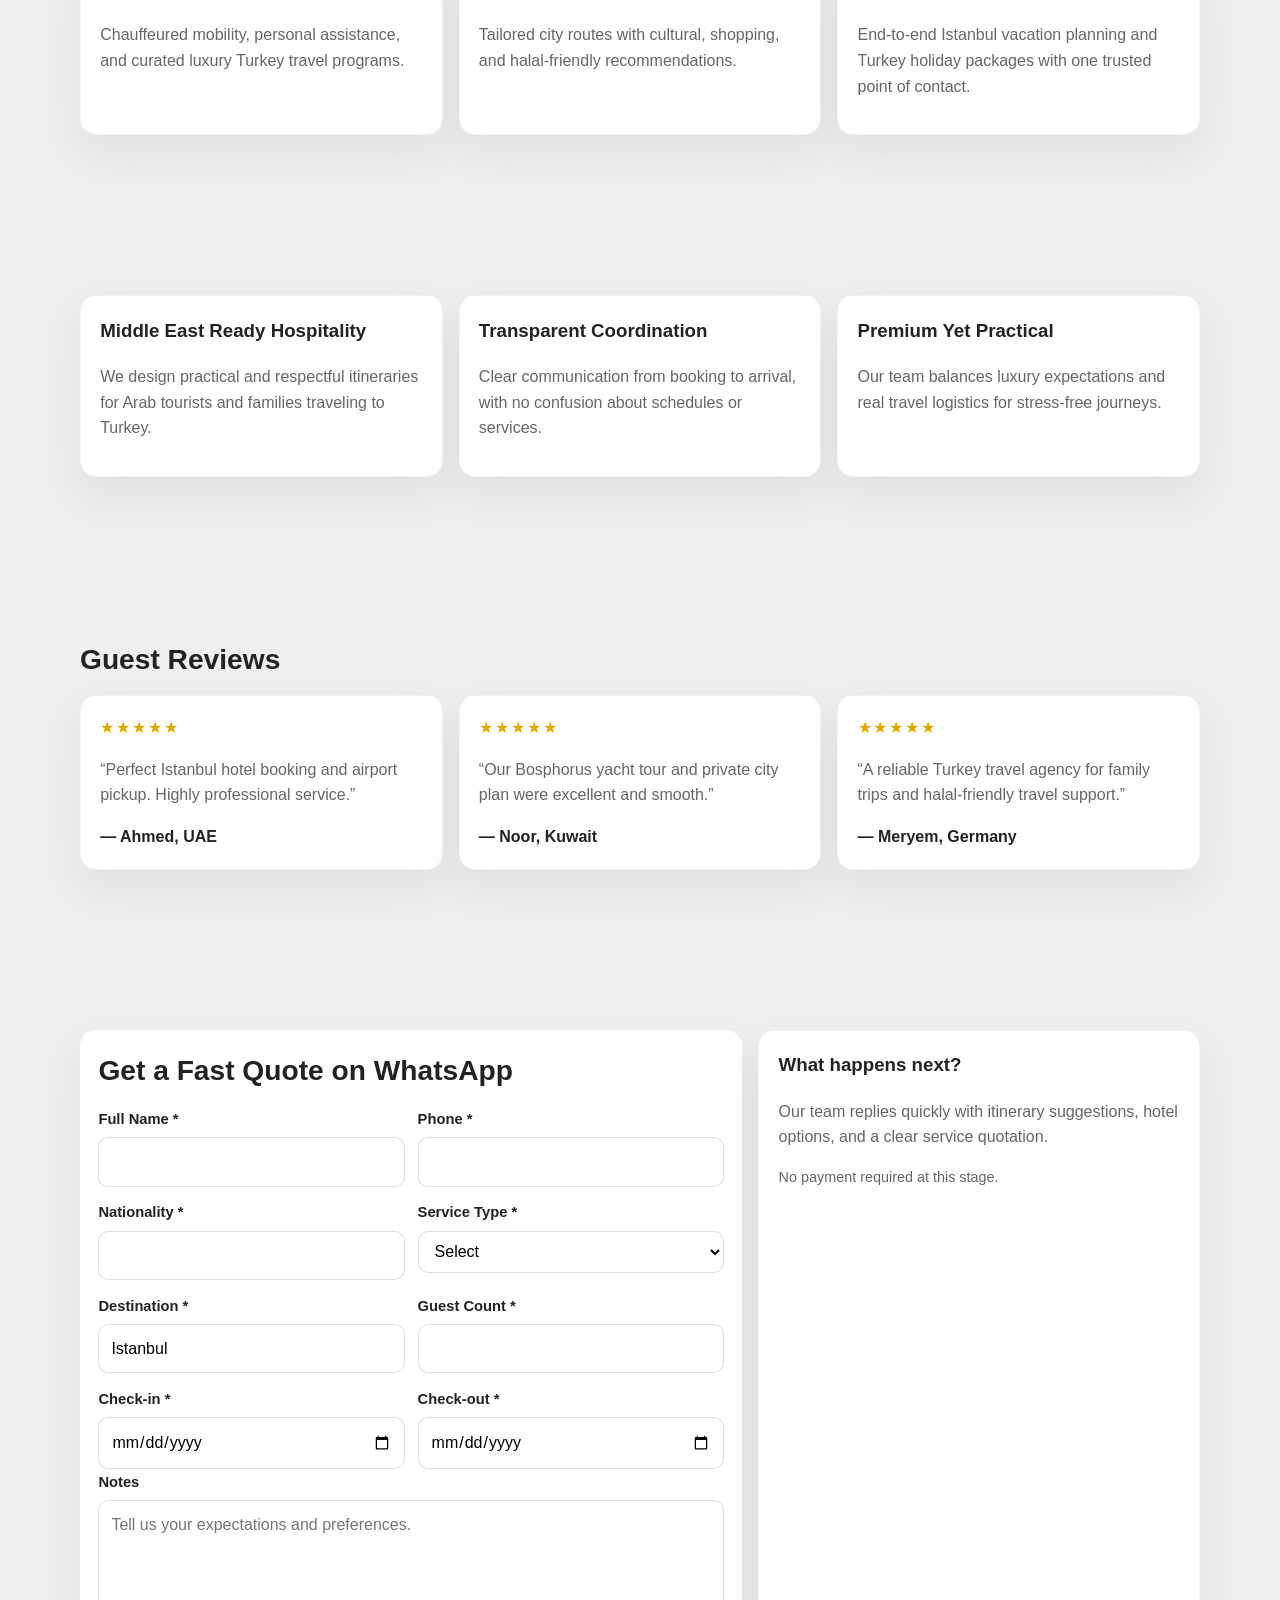
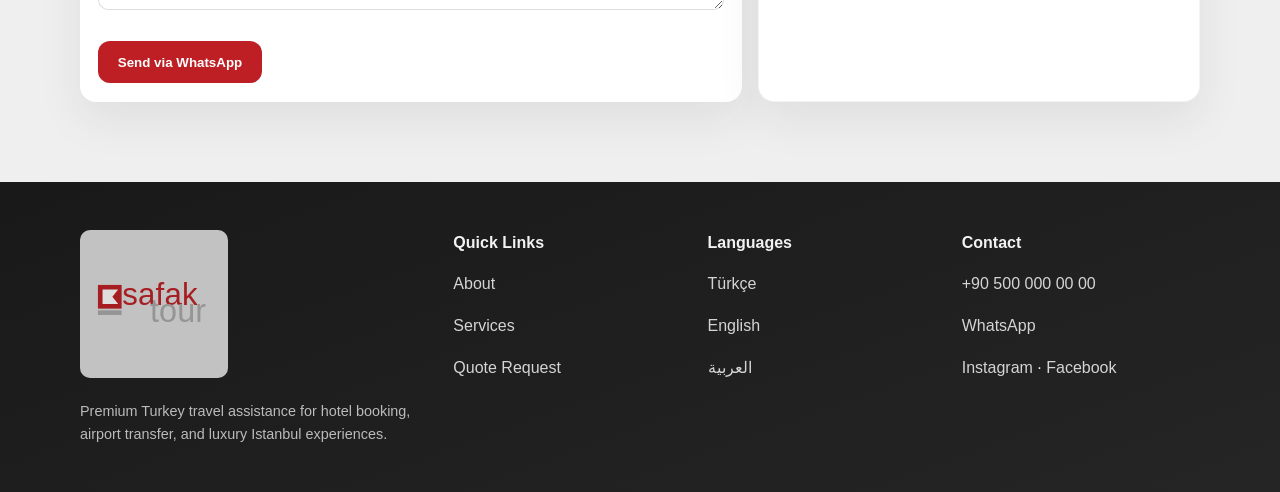
==== commit 0cfe84e0: "Refine header branding layout and upscale logo-first design across locales" ====
--- a/en/index.html
+++ b/en/index.html
@@ -57,7 +57,7 @@
 <a class="skip-link" href="#main">Skip to content</a>
 <header class="site-header">
   <div class="container nav-wrap">
-    <a href="../en/" class="brand"><img src="../assets/images/safak-tour-logo.svg" alt="Şafak Tour premium travel agency logo"><span>Şafak Tour</span></a>
+    <a href="../en/" class="brand"><img src="../assets/images/safak-tour-logo.svg" alt="Şafak Tour premium travel agency logo"></a>
     <button class="menu-btn" aria-label="Open menu" aria-expanded="false">☰</button>
     <ul class="nav-list">
       <li><a href="#about">About</a></li><li><a href="#services">Services</a></li><li><a href="#why">Why Us</a></li><li><a href="#reviews">Reviews</a></li><li><a href="#quote">Quote</a></li>
@@ -157,7 +157,7 @@
 <a class="whatsapp-float" href="https://wa.me/905000000000?text=Hello%20%C5%9Eafak%20Tour%2C%20I%20need%20travel%20assistance%20in%20Turkey." target="_blank" rel="noopener" aria-label="WhatsApp inquiry">WhatsApp</a>
 <footer>
   <div class="container footer-grid">
-    <div><a class="brand" href="../en/"><img src="../assets/images/safak-tour-logo.svg" alt="Şafak Tour logo in footer"><span>Şafak Tour</span></a><p class="small">Premium Turkey travel assistance for hotel booking, airport transfer, and luxury Istanbul experiences.</p></div>
+    <div><a class="brand" href="../en/"><img src="../assets/images/safak-tour-logo.svg" alt="Şafak Tour logo in footer"></a><p class="small">Premium Turkey travel assistance for hotel booking, airport transfer, and luxury Istanbul experiences.</p></div>
     <div><h3 class="footer-title">Quick Links</h3><p><a href="#about">About</a></p><p><a href="#services">Services</a></p><p><a href="#quote">Quote Request</a></p></div>
     <div><h3 class="footer-title">Languages</h3><p><a href="../tr/">Türkçe</a></p><p><a href="../en/">English</a></p><p><a href="../ar/">العربية</a></p></div>
     <div><h3 class="footer-title">Contact</h3><p><a href="tel:+905000000000">+90 500 000 00 00</a></p><p><a href="https://wa.me/905000000000" target="_blank" rel="noopener">WhatsApp</a></p><p><a href="#">Instagram</a> · <a href="#">Facebook</a></p></div>
--- a/assets/css/styles.css
+++ b/assets/css/styles.css
@@ -3,12 +3,12 @@
   --primary-dark: #b90105;
   --soft-gray: #b8b3b3;
   --light-gray: #e9dedd;
-  --bg: #f7f7f7;
+  --bg: #efefef;
   --text: #222222;
   --white: #ffffff;
   --muted: #666;
   --radius: 18px;
-  --shadow: 0 12px 28px rgba(34, 34, 34, 0.08);
+  --shadow: 0 18px 45px rgba(34, 34, 34, 0.08);
   --container: min(1120px, 92vw);
 }
 
@@ -16,6 +16,7 @@
 html { scroll-behavior: smooth; }
 body {
   margin: 0;
+  background-image: radial-gradient(circle at top right, rgba(190,31,36,0.06), transparent 34%);
   font-family: "Inter", "Segoe UI", Roboto, Arial, sans-serif;
   color: var(--text);
   background: var(--bg);
@@ -40,22 +41,24 @@
 .skip-link:focus { left: 1rem; top: 1rem; }
 
 .site-header {
+  box-shadow: 0 8px 24px rgba(0,0,0,.06);
   position: sticky;
   top: 0;
   z-index: 100;
   backdrop-filter: blur(10px);
-  background: rgba(247,247,247,0.93);
+  background: rgba(255,255,255,0.88);
   border-bottom: 1px solid rgba(34,34,34,.06);
 }
 .nav-wrap {
   display: flex;
   align-items: center;
   justify-content: space-between;
-  min-height: 76px;
+  min-height: 88px;
   gap: 1rem;
 }
-.brand { display: flex; align-items: center; gap: .65rem; font-weight: 700; }
-.brand img { width: 42px; height: 42px; }
+.brand { display: inline-flex; align-items: center; gap: .65rem; font-weight: 700; }
+.brand img { width: 132px; height: auto; display:block; border-radius: 10px; }
+.brand span { display: none; }
 .nav-list {
   display: flex;
   gap: 1.2rem;
@@ -86,7 +89,8 @@
   font-size: 1.45rem;
 }
 
-.hero { padding: 6.2rem 0 4.5rem; }
+.hero { padding: 6.8rem 0 5rem; position: relative; background: linear-gradient(160deg, rgba(40,15,16,.72), rgba(70,18,18,.62)); color:#fff; border-radius: 0 0 28px 28px; overflow:hidden; }
+.hero::before { content: ""; position: absolute; inset: 0; background: radial-gradient(circle at 80% 10%, rgba(255,200,140,.33), transparent 36%), linear-gradient(120deg, rgba(190,31,36,0.44), transparent 58%); pointer-events:none; }
 .hero-grid {
   display: grid;
   grid-template-columns: 1.05fr .95fr;
@@ -95,8 +99,8 @@
 }
 .kicker {
   display: inline-flex;
-  background: rgba(190,31,36,.1);
-  color: var(--primary);
+  background: rgba(255,255,255,.18);
+  color: #fff;
   border-radius: 999px;
   padding: .35rem .8rem;
   font-size: .88rem;
@@ -107,7 +111,7 @@
   line-height: 1.2;
   margin: .95rem 0 1rem;
 }
-.hero p { color: var(--muted); font-size: 1.03rem; }
+.hero p { color: rgba(255,255,255,.9); font-size: 1.05rem; }
 .cta-row { display: flex; gap: .9rem; flex-wrap: wrap; margin-top: 1.5rem; }
 .btn {
   display: inline-flex;
@@ -130,6 +134,8 @@
 .btn.ghost:hover { border-color: var(--primary); color: var(--primary); }
 
 .hero-card {
+  background: rgba(255,255,255,.96);
+  backdrop-filter: blur(4px);
   background: var(--white);
   border-radius: var(--radius);
   box-shadow: var(--shadow);
@@ -156,6 +162,7 @@
   gap: 1rem;
 }
 .card {
+  transition: transform .25s ease, box-shadow .25s ease, border-color .25s ease;
   background: #fff;
   border-radius: 16px;
   padding: 1.2rem;
@@ -164,7 +171,7 @@
 }
 .card h3 { margin-top: 0; }
 .card p { color: var(--muted); }
-.card:hover { transform: translateY(-3px); transition: .2s; }
+.card:hover { transform: translateY(-6px); box-shadow: 0 22px 40px rgba(34,34,34,.11); border-color: rgba(190,31,36,.18); }
 
 .trust-strip {
   margin-top: 1.5rem;
@@ -214,7 +221,7 @@
 
 .review-stars { color: #e2a600; letter-spacing: .12em; font-size: 1rem; }
 footer {
-  background: #191919;
+  background: linear-gradient(160deg,#191919,#252525);
   color: #f2f2f2;
   padding: 3rem 0 2rem;
 }
@@ -295,3 +302,8 @@
   }
   .reveal { opacity: 1; transform: none; }
 }
+
+
+.page-shell{padding-block:2rem;}
+
+footer .brand img{width:148px;}
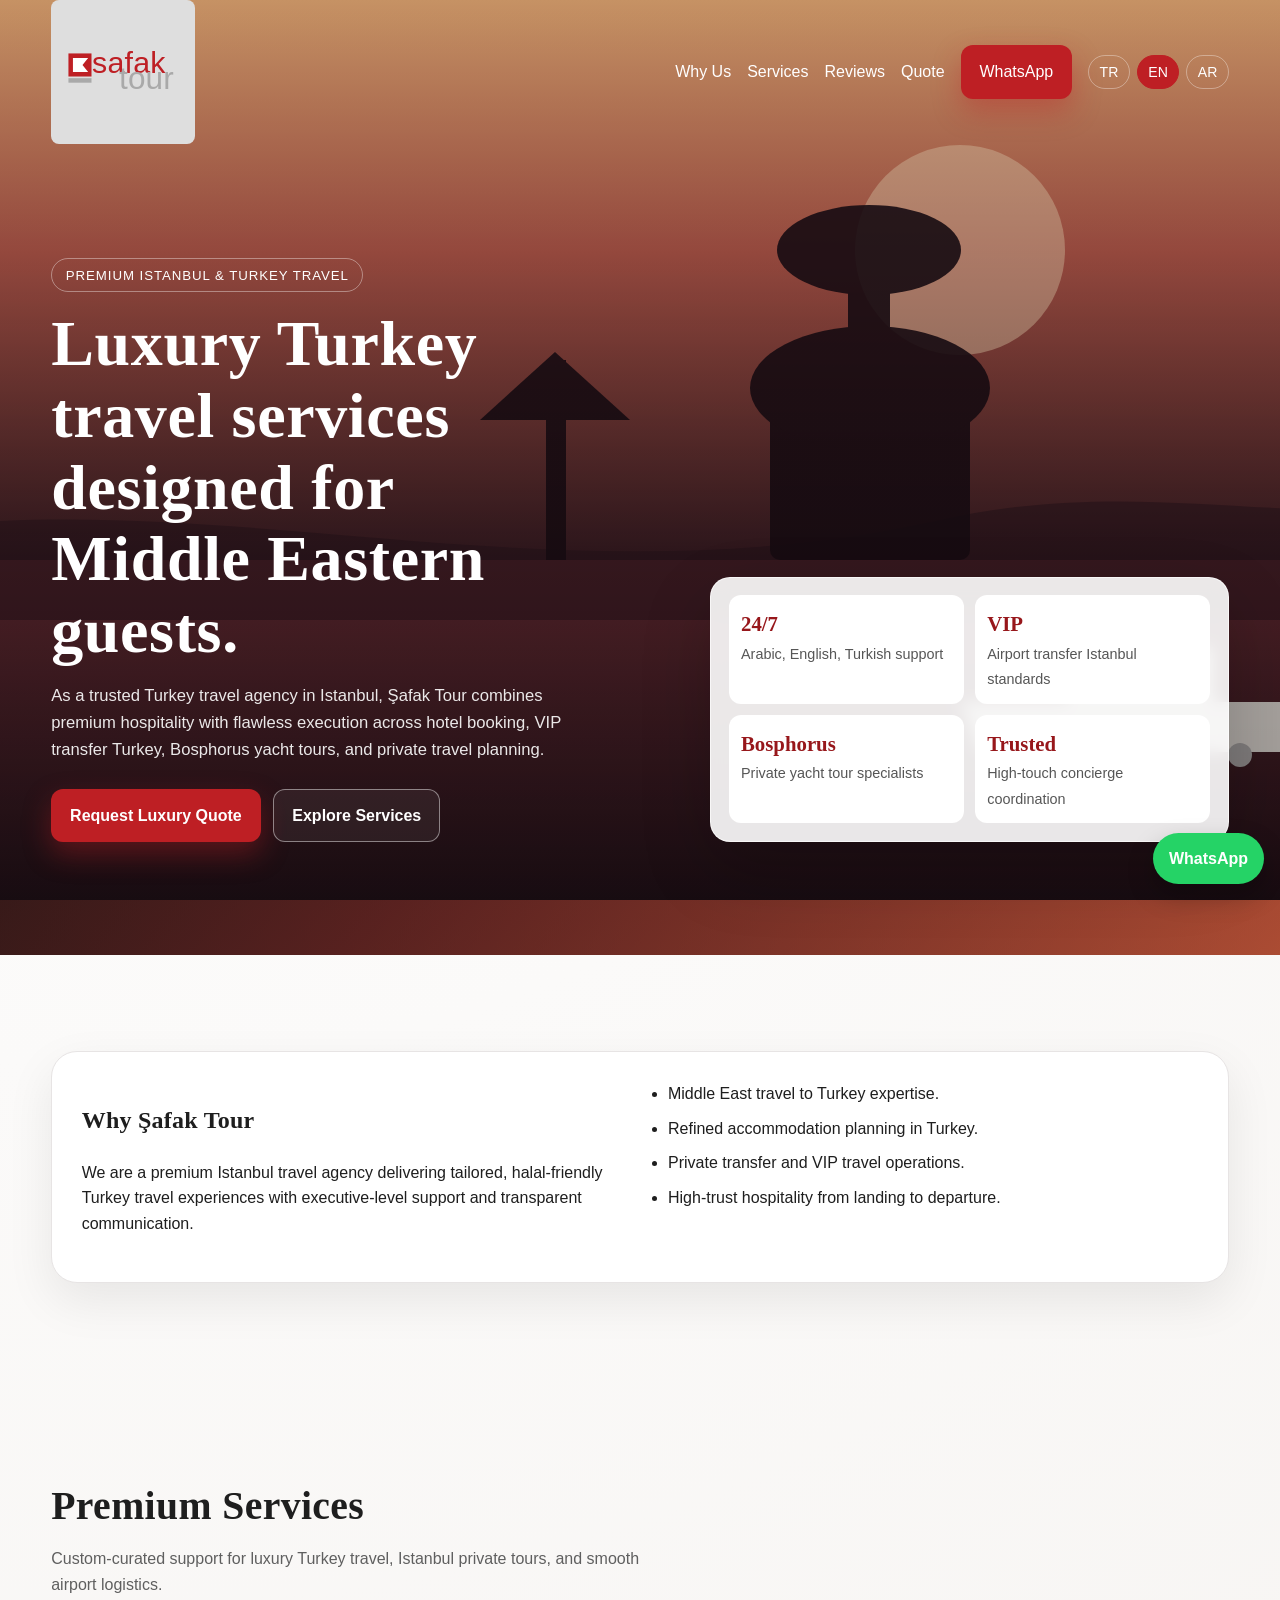
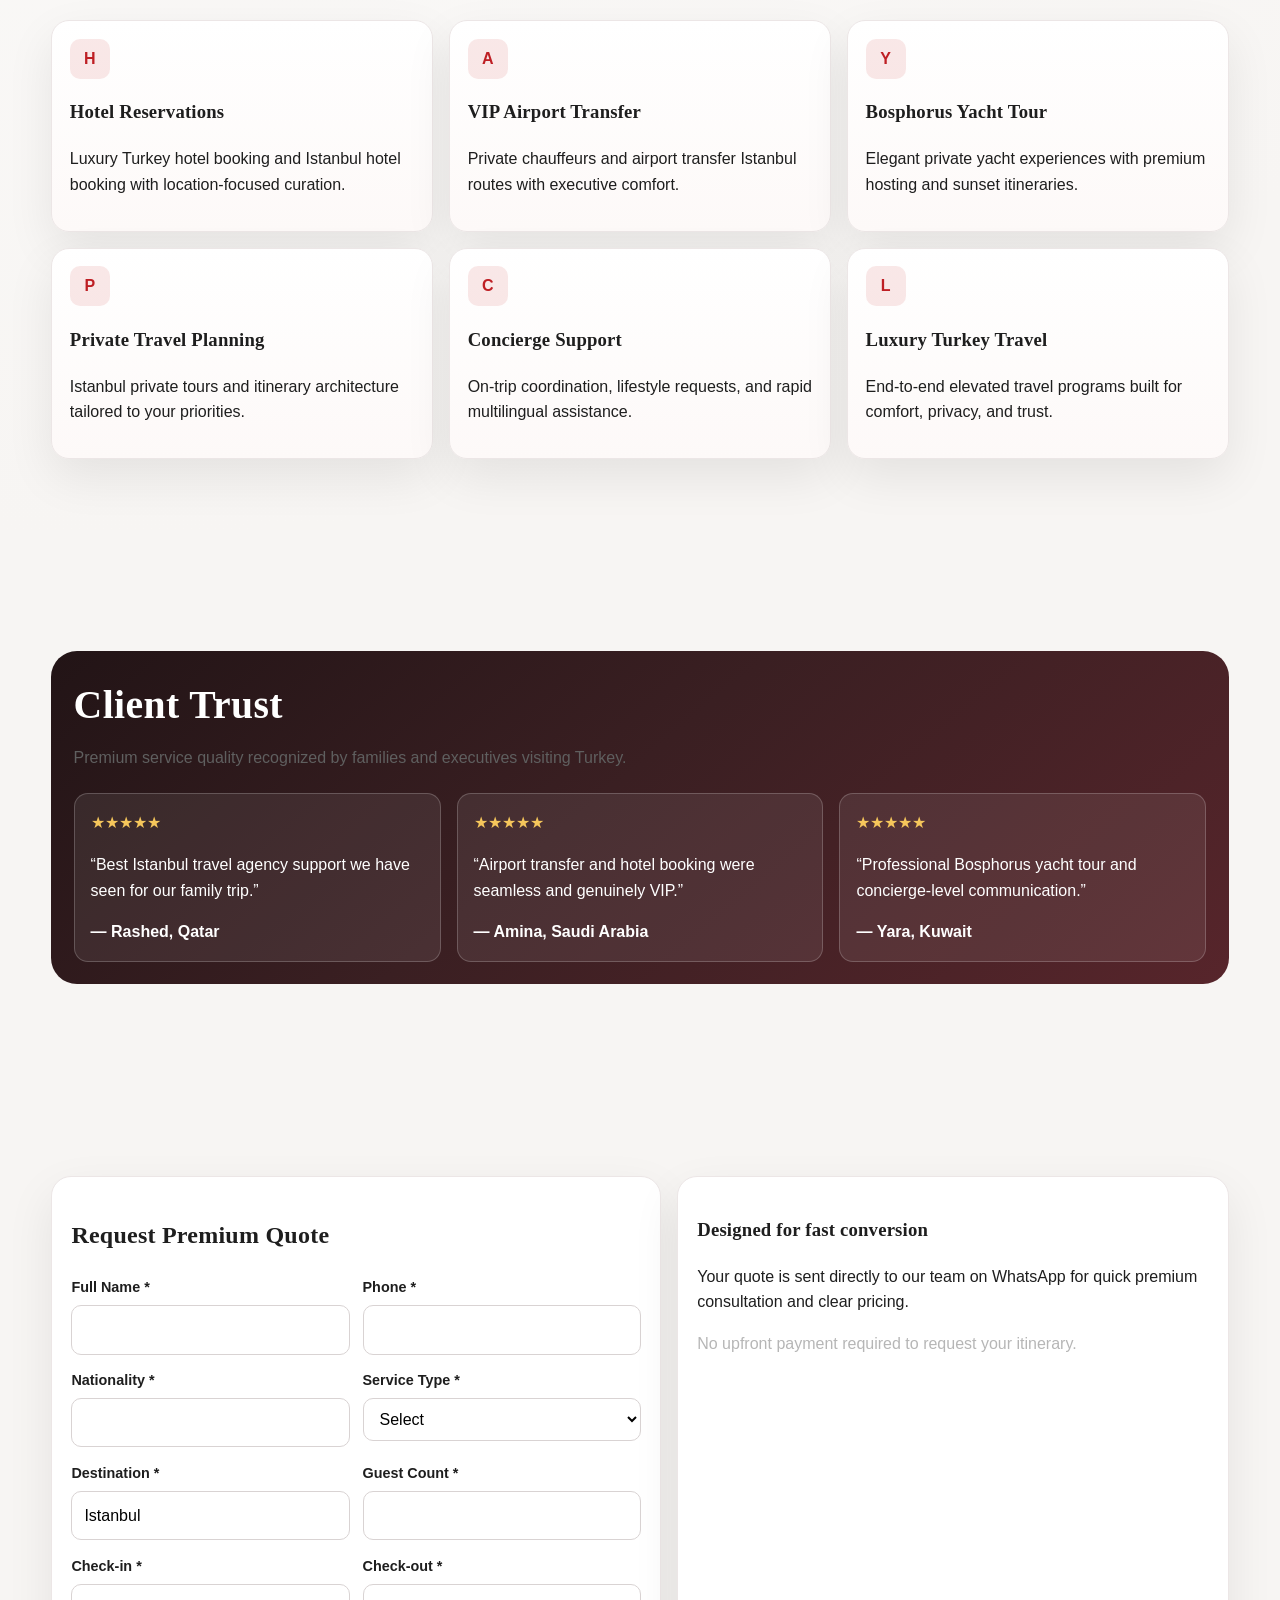
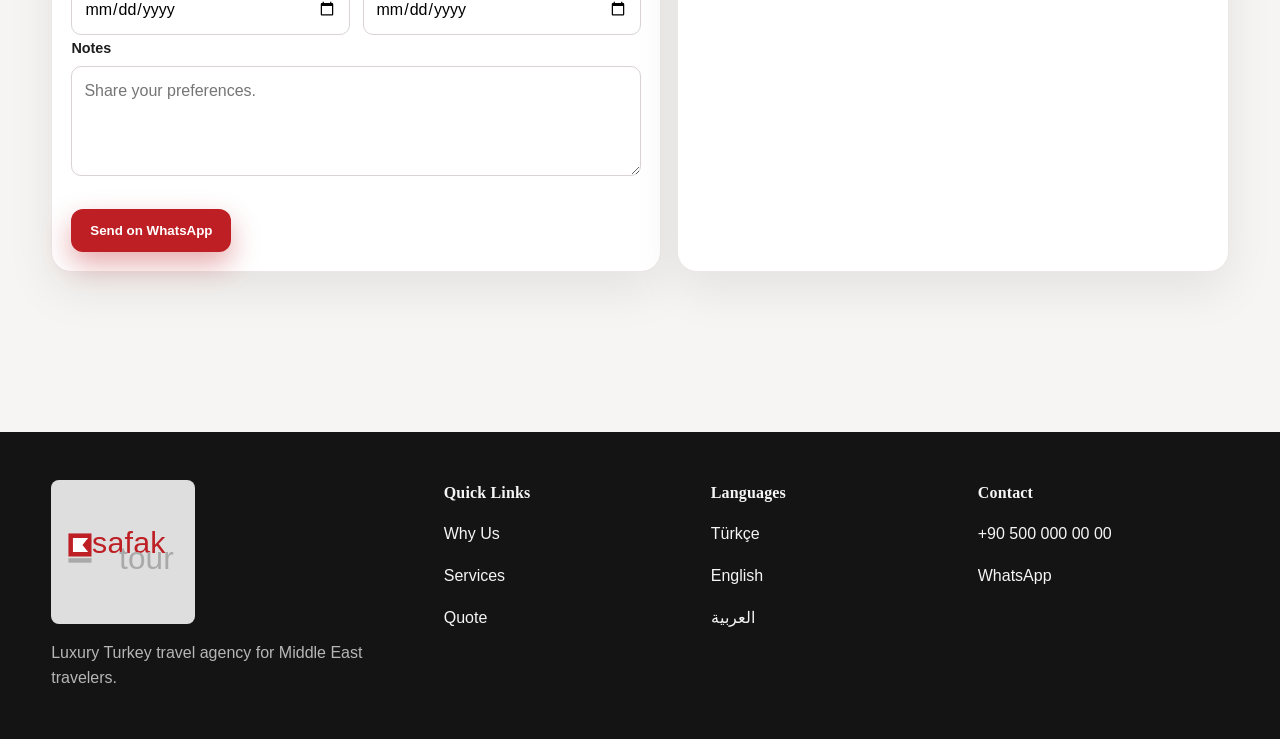
==== commit 74555f04: "Redesign multilingual homepages with premium cinematic layout and refined motion" ====
--- a/en/index.html
+++ b/en/index.html
@@ -3,8 +3,8 @@
 <head>
   <meta charset="UTF-8">
   <meta name="viewport" content="width=device-width, initial-scale=1.0">
-  <title>Şafak Tour | Premium Turkey Travel Agency, Istanbul Tours & VIP Transfers</title>
-  <meta name="description" content="Şafak Tour is a premium Turkey travel agency offering Istanbul hotel booking, Turkey airport transfer, Bosphorus yacht tours, halal-friendly packages, and VIP travel services.">
+  <title>Şafak Tour | Luxury Turkey Travel Agency in Istanbul</title>
+  <meta name="description" content="Premium Turkey travel agency in Istanbul for hotel booking, VIP transfer Turkey, Bosphorus yacht tours, and private luxury travel planning.">
   <meta name="robots" content="index,follow,max-image-preview:large">
   <link rel="canonical" href="https://www.safaktour.com/en/">
   <link rel="alternate" hreflang="tr" href="https://www.safaktour.com/tr/">
@@ -13,154 +13,131 @@
   <link rel="alternate" hreflang="x-default" href="https://www.safaktour.com/en/">
   <meta property="og:type" content="website">
   <meta property="og:site_name" content="Şafak Tour">
-  <meta property="og:locale" content="en_US">
-  <meta property="og:title" content="Şafak Tour | Premium Turkey Travel Agency">
-  <meta property="og:description" content="Luxury Turkey travel, Istanbul private tours, airport transfers, and tailored support for Middle East travelers.">
+  <meta property="og:title" content="Şafak Tour | Luxury Turkey Travel Agency">
+  <meta property="og:description" content="Istanbul hotel booking, airport transfer, Bosphorus yacht tours, and concierge support for Middle East travelers.">
   <meta property="og:url" content="https://www.safaktour.com/en/">
   <meta property="og:image" content="https://www.safaktour.com/assets/images/safak-tour-logo.svg">
   <meta name="twitter:card" content="summary_large_image">
-  <meta name="twitter:title" content="Şafak Tour | Premium Turkey Travel Agency">
-  <meta name="twitter:description" content="Book Istanbul hotels, private transfers, yacht tours, and VIP travel services with Şafak Tour.">
+  <meta name="twitter:title" content="Şafak Tour | Luxury Turkey Travel Agency">
+  <meta name="twitter:description" content="Premium Istanbul private tours, hotel booking, and VIP transfer services in Turkey.">
   <meta name="twitter:image" content="https://www.safaktour.com/assets/images/safak-tour-logo.svg">
   <link rel="stylesheet" href="../assets/css/styles.css">
-  <script type="application/ld+json">
-  {
-    "@context": "https://schema.org",
-    "@graph": [
-      {
-        "@type": "Organization",
-        "name": "Şafak Tour",
-        "url": "https://www.safaktour.com/",
-        "logo": "https://www.safaktour.com/assets/images/safak-tour-logo.svg",
-        "sameAs": ["https://www.instagram.com/", "https://www.facebook.com/"],
-        "contactPoint": [{"@type": "ContactPoint", "telephone": "+90-500-000-00-00", "contactType": "customer service", "availableLanguage": ["Turkish", "English", "Arabic"]}]
-      },
-      {
-        "@type": "TravelAgency",
-        "name": "Şafak Tour",
-        "url": "https://www.safaktour.com/en/",
-        "description": "Turkey travel agency focused on Istanbul travel planning, hotel booking, airport transfers, Bosphorus yacht tours, and VIP services.",
-        "areaServed": ["Turkey", "Istanbul", "Middle East"],
-        "priceRange": "$$$"
-      },
-      {
-        "@type": "LocalBusiness",
-        "name": "Şafak Tour",
-        "address": {"@type": "PostalAddress", "addressCountry": "TR", "addressLocality": "Istanbul"},
-        "telephone": "+90-500-000-00-00"
-      }
-    ]
-  }
-  </script>
+  <script type="application/ld+json">{"@context":"https://schema.org","@graph":[{"@type":"Organization","name":"Şafak Tour","url":"https://www.safaktour.com/","logo":"https://www.safaktour.com/assets/images/safak-tour-logo.svg"},{"@type":"TravelAgency","name":"Şafak Tour","url":"https://www.safaktour.com/en/","description":"Luxury Turkey travel agency for Istanbul hotel booking, VIP transfer, and Bosphorus yacht tours.","areaServed":["Turkey","Istanbul","Middle East"],"priceRange":"$$$"},{"@type":"LocalBusiness","name":"Şafak Tour","address":{"@type":"PostalAddress","addressCountry":"TR","addressLocality":"Istanbul"},"telephone":"+90-500-000-00-00"}]}</script>
 </head>
 <body>
 <a class="skip-link" href="#main">Skip to content</a>
 <header class="site-header">
   <div class="container nav-wrap">
-    <a href="../en/" class="brand"><img src="../assets/images/safak-tour-logo.svg" alt="Şafak Tour premium travel agency logo"></a>
+    <a href="../en/" class="brand"><img src="../assets/images/safak-tour-logo.svg" alt="Şafak Tour logo"></a>
     <button class="menu-btn" aria-label="Open menu" aria-expanded="false">☰</button>
     <ul class="nav-list">
-      <li><a href="#about">About</a></li><li><a href="#services">Services</a></li><li><a href="#why">Why Us</a></li><li><a href="#reviews">Reviews</a></li><li><a href="#quote">Quote</a></li>
+      <li><a href="#why">Why Us</a></li>
+      <li><a href="#services">Services</a></li>
+      <li><a href="#reviews">Reviews</a></li>
+      <li><a href="#quote">Quote</a></li>
+      <li><a class="btn btn-primary" href="https://wa.me/905000000000" target="_blank" rel="noopener">WhatsApp</a></li>
       <li class="lang-switcher"><a href="../tr/">TR</a><a class="active" href="../en/">EN</a><a href="../ar/">AR</a></li>
     </ul>
   </div>
 </header>
+
 <main id="main">
   <section class="hero">
+    <div class="hero-media" aria-hidden="true"></div>
     <div class="container hero-grid">
-      <div class="reveal">
-        <span class="kicker">Premium Istanbul & Turkey Travel Agency</span>
-        <h1>Luxury Turkey travel planning for international and Middle Eastern guests.</h1>
-        <p>From Istanbul hotel booking and airport transfer services to Bosphorus yacht tours and halal-friendly holiday packages, Şafak Tour delivers smooth, trusted, and personalized travel assistance in Turkey.</p>
-        <div class="cta-row"><a class="btn primary" href="#quote">Request a Quote</a><a class="btn ghost" href="https://wa.me/905000000000" target="_blank" rel="noopener">WhatsApp Consultation</a></div>
-        <div class="trust-strip">
-          <span class="pill">Turkey hotel booking experts</span><span class="pill">Istanbul private tours</span><span class="pill">VIP travel services Turkey</span>
+      <div class="hero-copy reveal">
+        <span class="kicker">Premium Istanbul & Turkey Travel</span>
+        <h1>Luxury Turkey travel services designed for Middle Eastern guests.</h1>
+        <p>As a trusted Turkey travel agency in Istanbul, Şafak Tour combines premium hospitality with flawless execution across hotel booking, VIP transfer Turkey, Bosphorus yacht tours, and private travel planning.</p>
+        <div class="cta-row">
+          <a class="btn btn-primary" href="#quote">Request Luxury Quote</a>
+          <a class="btn btn-ghost" href="#services">Explore Services</a>
         </div>
       </div>
-      <aside class="hero-card reveal" aria-label="Travel agency trust indicators">
-        <h2>Travel confidently with Şafak Tour</h2>
-        <p>We provide concierge-level service for airport pickups, accommodation in Turkey, and custom itineraries.</p>
-        <div class="badges">
-          <div class="badge"><h3>24/7 Support</h3><p>Arabic, Turkish, English assistance.</p></div>
-          <div class="badge"><h3>VIP Quality</h3><p>Private transfer and tailored experiences.</p></div>
-          <div class="badge"><h3>Trusted Partners</h3><p>Top hotels and premium tour providers.</p></div>
-          <div class="badge"><h3>Local Expertise</h3><p>Istanbul-focused travel planning.</p></div>
+      <aside class="trust-float reveal" data-stagger="1">
+        <div class="stats">
+          <div class="stat"><strong>24/7</strong><span>Arabic, English, Turkish support</span></div>
+          <div class="stat"><strong>VIP</strong><span>Airport transfer Istanbul standards</span></div>
+          <div class="stat"><strong>Bosphorus</strong><span>Private yacht tour specialists</span></div>
+          <div class="stat"><strong>Trusted</strong><span>High-touch concierge coordination</span></div>
         </div>
       </aside>
     </div>
   </section>
 
-  <section id="about" class="section">
-    <div class="container reveal">
-      <h2>About Şafak Tour</h2>
-      <p class="lead">Şafak Tour is a corporate Turkey travel agency specialized in hosting guests from the Middle East and around the world. We combine local Istanbul expertise with premium hospitality to simplify every stage of your trip.</p>
+  <section id="why" class="section">
+    <div class="container editorial reveal">
+      <div>
+        <h2>Why Şafak Tour</h2>
+        <p>We are a premium Istanbul travel agency delivering tailored, halal-friendly Turkey travel experiences with executive-level support and transparent communication.</p>
+      </div>
+      <ul>
+        <li>Middle East travel to Turkey expertise.</li>
+        <li>Refined accommodation planning in Turkey.</li>
+        <li>Private transfer and VIP travel operations.</li>
+        <li>High-trust hospitality from landing to departure.</li>
+      </ul>
     </div>
   </section>
 
   <section id="services" class="section">
     <div class="container">
-      <h2 class="reveal">Services</h2>
-      <div class="grid-3">
-        <article class="card reveal"><h3>Hotel Reservations</h3><p>Luxury and family-friendly Turkey accommodation support with strategic locations in Istanbul and beyond.</p></article>
-        <article class="card reveal"><h3>Airport Transfer</h3><p>Reliable Turkey private transfer and Istanbul airport transfer solutions with professional drivers.</p></article>
-        <article class="card reveal"><h3>Yacht Tours</h3><p>Exclusive Bosphorus yacht tour experiences for couples, families, and corporate guests.</p></article>
-        <article class="card reveal"><h3>VIP Travel Services</h3><p>Chauffeured mobility, personal assistance, and curated luxury Turkey travel programs.</p></article>
-        <article class="card reveal"><h3>Istanbul Private Tours</h3><p>Tailored city routes with cultural, shopping, and halal-friendly recommendations.</p></article>
-        <article class="card reveal"><h3>Holiday Packages</h3><p>End-to-end Istanbul vacation planning and Turkey holiday packages with one trusted point of contact.</p></article>
+      <div class="section-head reveal"><h2>Premium Services</h2><p>Custom-curated support for luxury Turkey travel, Istanbul private tours, and smooth airport logistics.</p></div>
+      <div class="grid-services">
+        <article class="service-card reveal"><div class="service-icon">H</div><h3>Hotel Reservations</h3><p>Luxury Turkey hotel booking and Istanbul hotel booking with location-focused curation.</p></article>
+        <article class="service-card reveal" data-stagger="1"><div class="service-icon">A</div><h3>VIP Airport Transfer</h3><p>Private chauffeurs and airport transfer Istanbul routes with executive comfort.</p></article>
+        <article class="service-card reveal" data-stagger="2"><div class="service-icon">Y</div><h3>Bosphorus Yacht Tour</h3><p>Elegant private yacht experiences with premium hosting and sunset itineraries.</p></article>
+        <article class="service-card reveal"><div class="service-icon">P</div><h3>Private Travel Planning</h3><p>Istanbul private tours and itinerary architecture tailored to your priorities.</p></article>
+        <article class="service-card reveal" data-stagger="1"><div class="service-icon">C</div><h3>Concierge Support</h3><p>On-trip coordination, lifestyle requests, and rapid multilingual assistance.</p></article>
+        <article class="service-card reveal" data-stagger="2"><div class="service-icon">L</div><h3>Luxury Turkey Travel</h3><p>End-to-end elevated travel programs built for comfort, privacy, and trust.</p></article>
       </div>
     </div>
   </section>
 
-  <section id="why" class="section">
-    <div class="container grid-3">
-      <article class="card reveal"><h3>Middle East Ready Hospitality</h3><p>We design practical and respectful itineraries for Arab tourists and families traveling to Turkey.</p></article>
-      <article class="card reveal"><h3>Transparent Coordination</h3><p>Clear communication from booking to arrival, with no confusion about schedules or services.</p></article>
-      <article class="card reveal"><h3>Premium Yet Practical</h3><p>Our team balances luxury expectations and real travel logistics for stress-free journeys.</p></article>
-    </div>
-  </section>
-
   <section id="reviews" class="section">
-    <div class="container">
-      <h2 class="reveal">Guest Reviews</h2>
-      <div class="grid-3">
-        <article class="card reveal"><div class="review-stars">★★★★★</div><p>“Perfect Istanbul hotel booking and airport pickup. Highly professional service.”</p><strong>— Ahmed, UAE</strong></article>
-        <article class="card reveal"><div class="review-stars">★★★★★</div><p>“Our Bosphorus yacht tour and private city plan were excellent and smooth.”</p><strong>— Noor, Kuwait</strong></article>
-        <article class="card reveal"><div class="review-stars">★★★★★</div><p>“A reliable Turkey travel agency for family trips and halal-friendly travel support.”</p><strong>— Meryem, Germany</strong></article>
+    <div class="container reviews-band reveal">
+      <div class="section-head"><h2>Client Trust</h2><p>Premium service quality recognized by families and executives visiting Turkey.</p></div>
+      <div class="reviews-grid">
+        <article class="review"><div class="stars">★★★★★</div><p>“Best Istanbul travel agency support we have seen for our family trip.”</p><strong>— Rashed, Qatar</strong></article>
+        <article class="review"><div class="stars">★★★★★</div><p>“Airport transfer and hotel booking were seamless and genuinely VIP.”</p><strong>— Amina, Saudi Arabia</strong></article>
+        <article class="review"><div class="stars">★★★★★</div><p>“Professional Bosphorus yacht tour and concierge-level communication.”</p><strong>— Yara, Kuwait</strong></article>
       </div>
     </div>
   </section>
 
   <section id="quote" class="section">
-    <div class="container form-wrap reveal">
-      <form id="quoteForm" data-whatsapp="905000000000" data-validation-msg="Please complete all required fields with valid details." data-date-msg="Check-out date must be after check-in date."
-      data-msg-title="Hello Şafak Tour, I would like a travel quote."
-      data-full-name="Full Name" data-phone="Phone" data-nationality="Nationality" data-service-type="Service Type"
-      data-destination="Destination" data-check-in="Check-in" data-check-out="Check-out" data-guests="Guest Count" data-notes="Notes">
-        <h2>Get a Fast Quote on WhatsApp</h2>
+    <div class="container quote-shell reveal">
+      <form id="quoteForm" class="quote-panel" data-whatsapp="905000000000" data-validation-msg="Please complete all required fields with valid details." data-date-msg="Check-out date must be after check-in date." data-msg-title="Hello Şafak Tour, I would like a premium travel quote." data-full-name="Full Name" data-phone="Phone" data-nationality="Nationality" data-service-type="Service Type" data-destination="Destination" data-check-in="Check-in" data-check-out="Check-out" data-guests="Guests" data-notes="Notes">
+        <h2>Request Premium Quote</h2>
         <div class="field-grid">
           <div><label for="fullName">Full Name *</label><input id="fullName" name="fullName" required></div>
           <div><label for="phone">Phone *</label><input id="phone" name="phone" type="tel" inputmode="tel" required></div>
           <div><label for="nationality">Nationality *</label><input id="nationality" name="nationality" required></div>
-          <div><label for="serviceType">Service Type *</label><select id="serviceType" name="serviceType" required><option value="">Select</option><option>Hotel Reservation</option><option>Airport Transfer</option><option>Yacht Tour</option><option>VIP Service</option><option>Holiday Package</option></select></div>
+          <div><label for="serviceType">Service Type *</label><select id="serviceType" name="serviceType" required><option value="">Select</option><option>Hotel Reservation</option><option>VIP Airport Transfer</option><option>Bosphorus Yacht Tour</option><option>Private Planning</option></select></div>
           <div><label for="destination">Destination *</label><input id="destination" name="destination" value="Istanbul" required></div>
           <div><label for="guests">Guest Count *</label><input id="guests" name="guests" type="number" min="1" required></div>
           <div><label for="checkIn">Check-in *</label><input id="checkIn" name="checkIn" type="date" required></div>
           <div><label for="checkOut">Check-out *</label><input id="checkOut" name="checkOut" type="date" required></div>
         </div>
-        <div><label for="notes">Notes</label><textarea id="notes" name="notes" placeholder="Tell us your expectations and preferences."></textarea></div>
-        <div class="cta-row"><button type="submit" class="btn primary">Send via WhatsApp</button></div>
+        <div><label for="notes">Notes</label><textarea id="notes" name="notes" placeholder="Share your preferences."></textarea></div>
+        <div class="cta-row"><button class="btn btn-primary" type="submit">Send on WhatsApp</button></div>
       </form>
-      <aside class="card"><h3>What happens next?</h3><p>Our team replies quickly with itinerary suggestions, hotel options, and a clear service quotation.</p><p class="small">No payment required at this stage.</p></aside>
+      <aside class="quote-aside">
+        <h3>Designed for fast conversion</h3>
+        <p>Your quote is sent directly to our team on WhatsApp for quick premium consultation and clear pricing.</p>
+        <p class="small">No upfront payment required to request your itinerary.</p>
+      </aside>
     </div>
   </section>
 </main>
-<a class="whatsapp-float" href="https://wa.me/905000000000?text=Hello%20%C5%9Eafak%20Tour%2C%20I%20need%20travel%20assistance%20in%20Turkey." target="_blank" rel="noopener" aria-label="WhatsApp inquiry">WhatsApp</a>
+
+<a class="whatsapp-float" href="https://wa.me/905000000000?text=Hello%20%C5%9Eafak%20Tour%2C%20I%20need%20premium%20travel%20assistance%20in%20Turkey." target="_blank" rel="noopener">WhatsApp</a>
 <footer>
   <div class="container footer-grid">
-    <div><a class="brand" href="../en/"><img src="../assets/images/safak-tour-logo.svg" alt="Şafak Tour logo in footer"></a><p class="small">Premium Turkey travel assistance for hotel booking, airport transfer, and luxury Istanbul experiences.</p></div>
-    <div><h3 class="footer-title">Quick Links</h3><p><a href="#about">About</a></p><p><a href="#services">Services</a></p><p><a href="#quote">Quote Request</a></p></div>
+    <div><a class="brand" href="../en/"><img src="../assets/images/safak-tour-logo.svg" alt="Şafak Tour footer logo"></a><p class="small">Luxury Turkey travel agency for Middle East travelers.</p></div>
+    <div><h3 class="footer-title">Quick Links</h3><p><a href="#why">Why Us</a></p><p><a href="#services">Services</a></p><p><a href="#quote">Quote</a></p></div>
     <div><h3 class="footer-title">Languages</h3><p><a href="../tr/">Türkçe</a></p><p><a href="../en/">English</a></p><p><a href="../ar/">العربية</a></p></div>
-    <div><h3 class="footer-title">Contact</h3><p><a href="tel:+905000000000">+90 500 000 00 00</a></p><p><a href="https://wa.me/905000000000" target="_blank" rel="noopener">WhatsApp</a></p><p><a href="#">Instagram</a> · <a href="#">Facebook</a></p></div>
+    <div><h3 class="footer-title">Contact</h3><p><a href="tel:+905000000000">+90 500 000 00 00</a></p><p><a href="https://wa.me/905000000000" target="_blank" rel="noopener">WhatsApp</a></p></div>
   </div>
 </footer>
 <script src="../assets/js/main.js" defer></script>
--- a/assets/css/styles.css
+++ b/assets/css/styles.css
@@ -1,309 +1,205 @@
 :root {
-  --primary: #be1f24;
-  --primary-dark: #b90105;
-  --soft-gray: #b8b3b3;
-  --light-gray: #e9dedd;
-  --bg: #efefef;
-  --text: #222222;
-  --white: #ffffff;
-  --muted: #666;
-  --radius: 18px;
-  --shadow: 0 18px 45px rgba(34, 34, 34, 0.08);
-  --container: min(1120px, 92vw);
+  --primary: #BE1F24;
+  --deep-red: #97171B;
+  --silver: #B8B3B3;
+  --mist: #E7E4E4;
+  --off-white: #F7F5F3;
+  --charcoal: #1E1E1E;
+  --success: #25d366;
+  --container: min(1180px, 92vw);
+  --radius-lg: 26px;
+  --radius-md: 16px;
+  --shadow-soft: 0 18px 48px rgba(0, 0, 0, .08);
+  --shadow-strong: 0 28px 70px rgba(0, 0, 0, .20);
 }
 
 * { box-sizing: border-box; }
 html { scroll-behavior: smooth; }
 body {
   margin: 0;
-  background-image: radial-gradient(circle at top right, rgba(190,31,36,0.06), transparent 34%);
-  font-family: "Inter", "Segoe UI", Roboto, Arial, sans-serif;
-  color: var(--text);
-  background: var(--bg);
+  color: var(--charcoal);
+  font-family: "Inter", "Segoe UI", Arial, sans-serif;
+  background: radial-gradient(circle at 10% 0%, #ffffff, var(--off-white) 52%);
   line-height: 1.6;
 }
+h1, h2, h3 { font-family: "Playfair Display", Georgia, serif; letter-spacing: .01em; }
+a { text-decoration: none; color: inherit; }
 img { max-width: 100%; display: block; }
-a { color: inherit; text-decoration: none; }
 .container { width: var(--container); margin-inline: auto; }
-.section { padding: 5rem 0; }
-.section h2 { font-size: clamp(1.7rem, 2.2vw, 2.5rem); margin: 0 0 .8rem; }
-.section p.lead { color: var(--muted); max-width: 70ch; }
-
-.skip-link {
-  position: absolute;
-  left: -999px;
-  top: 0;
-  background: var(--primary);
-  color: #fff;
-  padding: .6rem 1rem;
-  z-index: 1000;
-}
+.section { padding: 6rem 0; position: relative; }
+.skip-link { position: absolute; left: -999px; top: 0; background: var(--primary); color: #fff; padding: .5rem .9rem; z-index: 999; }
 .skip-link:focus { left: 1rem; top: 1rem; }
 
 .site-header {
-  box-shadow: 0 8px 24px rgba(0,0,0,.06);
   position: sticky;
   top: 0;
-  z-index: 100;
-  backdrop-filter: blur(10px);
-  background: rgba(255,255,255,0.88);
-  border-bottom: 1px solid rgba(34,34,34,.06);
-}
-.nav-wrap {
-  display: flex;
+  z-index: 120;
+  transition: background .35s ease, box-shadow .35s ease, border-color .35s ease;
+  border-bottom: 1px solid transparent;
+}
+.site-header.scrolled {
+  background: rgba(20, 20, 20, .72);
+  backdrop-filter: blur(14px);
+  box-shadow: 0 10px 30px rgba(0,0,0,.25);
+  border-color: rgba(255,255,255,.1);
+}
+.nav-wrap { min-height: 92px; display: flex; align-items: center; justify-content: space-between; gap: 1rem; }
+.brand img { width: 144px; border-radius: 8px; }
+.menu-btn { display: none; border: 0; background: transparent; color: #fff; font-size: 1.5rem; }
+.nav-list { list-style: none; display: flex; align-items: center; gap: 1rem; padding: 0; margin: 0; }
+.nav-list a { color: #fff; font-weight: 500; position: relative; }
+.nav-list a::after { content: ""; position: absolute; left: 0; bottom: -6px; width: 0; height: 2px; background: #fff; transition: width .25s ease; }
+.nav-list a:hover::after { width: 100%; }
+.lang-switcher { display: flex; gap: .45rem; }
+.lang-switcher a { border: 1px solid rgba(255,255,255,.35); padding: .32rem .65rem; border-radius: 999px; font-size: .88rem; }
+.lang-switcher a.active, .btn-primary { background: var(--primary); border-color: var(--primary); color: #fff; }
+
+.hero {
+  min-height: 90vh;
+  display: grid;
   align-items: center;
-  justify-content: space-between;
-  min-height: 88px;
-  gap: 1rem;
-}
-.brand { display: inline-flex; align-items: center; gap: .65rem; font-weight: 700; }
-.brand img { width: 132px; height: auto; display:block; border-radius: 10px; }
-.brand span { display: none; }
-.nav-list {
-  display: flex;
-  gap: 1.2rem;
-  align-items: center;
-  list-style: none;
-  padding: 0;
-  margin: 0;
-}
-.nav-list a { color: var(--muted); font-weight: 500; }
-.nav-list a:hover, .lang-switcher a:hover { color: var(--primary); }
-.lang-switcher { display: flex; gap: .5rem; }
-.lang-switcher a {
-  padding: .34rem .7rem;
-  border: 1px solid rgba(34,34,34,.14);
-  border-radius: 999px;
-  color: var(--muted);
-  font-size: .9rem;
-}
-.lang-switcher a.active {
-  background: var(--primary);
-  color: #fff;
-  border-color: var(--primary);
-}
-.menu-btn {
-  display: none;
-  border: 0;
-  background: transparent;
-  font-size: 1.45rem;
-}
-
-.hero { padding: 6.8rem 0 5rem; position: relative; background: linear-gradient(160deg, rgba(40,15,16,.72), rgba(70,18,18,.62)); color:#fff; border-radius: 0 0 28px 28px; overflow:hidden; }
-.hero::before { content: ""; position: absolute; inset: 0; background: radial-gradient(circle at 80% 10%, rgba(255,200,140,.33), transparent 36%), linear-gradient(120deg, rgba(190,31,36,0.44), transparent 58%); pointer-events:none; }
-.hero-grid {
-  display: grid;
-  grid-template-columns: 1.05fr .95fr;
-  gap: 2rem;
-  align-items: center;
-}
-.kicker {
-  display: inline-flex;
-  background: rgba(255,255,255,.18);
-  color: #fff;
-  border-radius: 999px;
-  padding: .35rem .8rem;
-  font-size: .88rem;
-  font-weight: 600;
-}
-.hero h1 {
-  font-size: clamp(2rem, 4vw, 3.5rem);
-  line-height: 1.2;
-  margin: .95rem 0 1rem;
-}
-.hero p { color: rgba(255,255,255,.9); font-size: 1.05rem; }
-.cta-row { display: flex; gap: .9rem; flex-wrap: wrap; margin-top: 1.5rem; }
+  overflow: hidden;
+  background:
+    linear-gradient(115deg, rgba(10,10,10,.66) 10%, rgba(35,8,9,.5) 45%, rgba(151,23,27,.4)),
+    radial-gradient(circle at 82% 12%, rgba(255,215,161,.32), transparent 34%),
+    linear-gradient(135deg, #422326, #8f3b36 55%, #b86f43);
+}
+.hero-media {
+  position: absolute;
+  inset: 0;
+  background:
+    linear-gradient(to bottom, rgba(0,0,0,.18), rgba(0,0,0,.35)),
+    url("../images/istanbul-luxury-hero.svg") center/cover no-repeat;
+  transform: translateY(var(--parallax, 0px));
+  will-change: transform;
+}
+.hero .container { position: relative; z-index: 2; }
+.hero-grid { display: grid; grid-template-columns: 1.1fr .9fr; gap: 1.6rem; align-items: end; }
+.hero-copy { color: #fff; max-width: 62ch; }
+.kicker { display: inline-flex; padding: .35rem .85rem; border: 1px solid rgba(255,255,255,.38); border-radius: 999px; font-size: .83rem; letter-spacing: .07em; text-transform: uppercase; }
+.hero h1 { font-size: clamp(2.2rem, 5vw, 4.1rem); margin: 1rem 0 .7rem; line-height: 1.12; }
+.hero p { color: rgba(255,255,255,.9); font-size: 1.04rem; }
+.cta-row { display: flex; gap: .8rem; flex-wrap: wrap; margin-top: 1.6rem; }
 .btn {
   display: inline-flex;
   align-items: center;
   justify-content: center;
-  gap: .4rem;
   border-radius: 12px;
-  padding: .78rem 1.15rem;
+  padding: .8rem 1.12rem;
+  border: 1px solid transparent;
   font-weight: 600;
-  border: 1px solid transparent;
-  transition: .2s ease;
-}
-.btn.primary { background: var(--primary); color: #fff; }
-.btn.primary:hover { background: var(--primary-dark); }
-.btn.ghost {
-  border-color: rgba(34,34,34,.14);
-  color: var(--text);
-  background: rgba(255,255,255,.8);
-}
-.btn.ghost:hover { border-color: var(--primary); color: var(--primary); }
-
-.hero-card {
-  background: rgba(255,255,255,.96);
-  backdrop-filter: blur(4px);
-  background: var(--white);
-  border-radius: var(--radius);
-  box-shadow: var(--shadow);
-  padding: 1.35rem;
-}
-.badges {
+  transition: transform .2s ease, box-shadow .2s ease, background .2s ease;
+}
+.btn:hover { transform: translateY(-2px); }
+.btn-primary { box-shadow: 0 12px 28px rgba(190,31,36,.38); }
+.btn-ghost { color: #fff; border-color: rgba(255,255,255,.45); background: rgba(255,255,255,.06); }
+
+.trust-float {
+  background: rgba(255,255,255,.9);
+  border: 1px solid rgba(255,255,255,.7);
+  backdrop-filter: blur(8px);
+  border-radius: 20px;
+  padding: 1.1rem;
+  box-shadow: var(--shadow-strong);
+  animation: float 5s ease-in-out infinite;
+}
+.stats { display: grid; grid-template-columns: repeat(2,1fr); gap: .7rem; }
+.stat { background: #fff; border-radius: 12px; padding: .75rem; }
+.stat strong { display:block; font-size:1.3rem; color: var(--deep-red); font-family:"Playfair Display", Georgia, serif; }
+.stat span { color:#565656; font-size:.9rem; }
+
+.editorial {
+  background: #fff;
+  border-radius: var(--radius-lg);
+  border: 1px solid var(--mist);
+  box-shadow: var(--shadow-soft);
+  padding: clamp(1.4rem, 2.3vw, 2.5rem);
   display: grid;
-  grid-template-columns: repeat(2, 1fr);
-  gap: .75rem;
-  margin-top: 1rem;
-}
-.badge {
-  border: 1px solid rgba(34,34,34,.08);
-  border-radius: 12px;
-  padding: .75rem;
+  grid-template-columns: 1fr 1fr;
+  gap: 1.3rem;
+}
+.editorial ul { margin: 0; padding-left: 1.1rem; }
+.editorial li { margin-bottom: .55rem; }
+
+.section-head { max-width: 70ch; margin-bottom: 1.4rem; }
+.section-head h2 { font-size: clamp(1.7rem, 3.1vw, 2.8rem); margin: 0 0 .5rem; }
+.section-head p { color: #5f5f5f; margin: 0; }
+
+.grid-services { display: grid; grid-template-columns: repeat(3,minmax(0,1fr)); gap: 1rem; }
+.service-card {
+  background: linear-gradient(180deg, #fff, #fdf9f8);
+  border: 1px solid #ece6e6;
+  border-radius: 18px;
+  padding: 1.1rem;
+  box-shadow: var(--shadow-soft);
+  transition: transform .25s ease, box-shadow .25s ease, border-color .25s ease;
+}
+.service-card:hover { transform: translateY(-8px); box-shadow: 0 24px 45px rgba(0,0,0,.13); border-color: rgba(190,31,36,.28); }
+.service-icon { width: 40px; height: 40px; border-radius: 10px; background: rgba(190,31,36,.1); color: var(--primary); display:grid; place-items:center; font-weight:700; margin-bottom: .75rem; }
+
+.reviews-band {
+  background: linear-gradient(140deg,#221416,#3a1f22 46%, #57252b);
+  color: #fff;
+  border-radius: var(--radius-lg);
+  padding: 1.4rem;
+}
+.reviews-grid { display:grid; grid-template-columns: repeat(3, minmax(0,1fr)); gap:1rem; }
+.review { background: rgba(255,255,255,.08); border: 1px solid rgba(255,255,255,.2); border-radius: 14px; padding: 1rem; }
+.review .stars { color: #f5c65b; }
+
+.quote-shell {
+  display: grid;
+  grid-template-columns: 1.05fr .95fr;
+  gap: 1rem;
+}
+.quote-panel, .quote-aside {
   background: #fff;
-}
-.badge h3 { margin: 0 0 .2rem; font-size: 1rem; }
-.badge p { margin: 0; color: var(--muted); font-size: .9rem; }
-
-.grid-3 {
-  display: grid;
-  grid-template-columns: repeat(3, minmax(0, 1fr));
-  gap: 1rem;
-}
-.card {
-  transition: transform .25s ease, box-shadow .25s ease, border-color .25s ease;
-  background: #fff;
-  border-radius: 16px;
+  border: 1px solid #ece6e6;
+  border-radius: 20px;
   padding: 1.2rem;
-  box-shadow: var(--shadow);
-  border: 1px solid rgba(34,34,34,.05);
-}
-.card h3 { margin-top: 0; }
-.card p { color: var(--muted); }
-.card:hover { transform: translateY(-6px); box-shadow: 0 22px 40px rgba(34,34,34,.11); border-color: rgba(190,31,36,.18); }
-
-.trust-strip {
-  margin-top: 1.5rem;
-  display: flex;
-  flex-wrap: wrap;
-  gap: .8rem;
-}
-.pill {
-  background: #fff;
-  border: 1px solid rgba(34,34,34,.1);
-  border-radius: 999px;
-  padding: .42rem .8rem;
-  font-size: .9rem;
-}
-
-.form-wrap {
-  display: grid;
-  grid-template-columns: 1.2fr .8fr;
-  gap: 1rem;
-}
-form {
-  background: #fff;
-  border-radius: 16px;
-  box-shadow: var(--shadow);
-  padding: 1.15rem;
-}
-.field-grid {
-  display: grid;
-  grid-template-columns: repeat(2, minmax(0,1fr));
-  gap: .8rem;
-}
-label { font-weight: 600; font-size: .92rem; }
+  box-shadow: var(--shadow-soft);
+}
+.field-grid { display:grid; grid-template-columns: repeat(2,minmax(0,1fr)); gap:.8rem; }
+label { font-size: .9rem; font-weight: 600; }
 input, select, textarea {
-  width: 100%;
-  margin-top: .35rem;
-  border: 1px solid rgba(34,34,34,.15);
-  border-radius: 10px;
-  padding: .68rem .75rem;
-  font: inherit;
-  background: #fff;
-}
-textarea { min-height: 110px; resize: vertical; }
-input:focus, select:focus, textarea:focus {
-  outline: 2px solid rgba(190,31,36,.25);
-  border-color: var(--primary);
-}
-
-.review-stars { color: #e2a600; letter-spacing: .12em; font-size: 1rem; }
+  width:100%; margin-top:.32rem; border:1px solid #d9d3d3; border-radius: 10px; padding: .68rem .75rem; font: inherit; background:#fff;
+}
+textarea{min-height:110px;resize:vertical}
+
 footer {
-  background: linear-gradient(160deg,#191919,#252525);
-  color: #f2f2f2;
+  margin-top: 4rem;
+  background: #141414;
+  color: #f5f5f5;
   padding: 3rem 0 2rem;
 }
-footer a { color: #f2f2f2; opacity: .86; }
-footer a:hover { opacity: 1; color: #fff; }
-.footer-grid {
-  display: grid;
-  grid-template-columns: 1.2fr .8fr .8fr .8fr;
-  gap: 1rem;
-}
-.footer-title { margin: 0 0 .6rem; font-size: 1rem; }
-.small { color: #bbb; font-size: .9rem; }
-
-.whatsapp-float {
-  position: fixed;
-  bottom: 1rem;
-  right: 1rem;
-  background: #25d366;
-  color: #fff;
-  border-radius: 999px;
-  padding: .78rem 1rem;
-  box-shadow: 0 10px 25px rgba(0,0,0,.25);
-  font-weight: 700;
-  z-index: 120;
-}
-
-.reveal {
-  opacity: 0;
-  transform: translateY(16px);
-  transition: opacity .6s ease, transform .6s ease;
-}
+.footer-grid { display:grid; grid-template-columns: 1.2fr .8fr .8fr .8fr; gap:1rem; }
+.footer-title { margin:0 0 .6rem; font-size:1rem; }
+.small { color: #b6b6b6; }
+
+.whatsapp-float { position: fixed; bottom: 1rem; right: 1rem; z-index:130; background: var(--success); color:#fff; border-radius:999px; padding:.8rem 1rem; font-weight:700; box-shadow:0 12px 26px rgba(0,0,0,.25); }
+
+.reveal { opacity: 0; transform: translateY(20px); transition: .7s ease; }
 .reveal.show { opacity: 1; transform: translateY(0); }
-
-[dir="rtl"] body, [dir="rtl"] {
-  font-family: "Noto Sans Arabic", "Tahoma", Arial, sans-serif;
-}
-[dir="rtl"] .nav-wrap,
-[dir="rtl"] .hero-grid,
-[dir="rtl"] .form-wrap,
-[dir="rtl"] .footer-grid { direction: rtl; }
-[dir="rtl"] .whatsapp-float { right: auto; left: 1rem; }
-
-@media (max-width: 960px) {
-  .hero-grid, .grid-3, .form-wrap, .footer-grid { grid-template-columns: 1fr; }
+[data-stagger="1"] { transition-delay: .06s; }
+[data-stagger="2"] { transition-delay: .12s; }
+[data-stagger="3"] { transition-delay: .18s; }
+
+@keyframes float { 0%,100%{ transform: translateY(0);} 50%{ transform: translateY(-8px);} }
+
+[dir="rtl"] { font-family: "Noto Sans Arabic", Tahoma, Arial, sans-serif; }
+[dir="rtl"] .nav-wrap,[dir="rtl"] .hero-grid,[dir="rtl"] .editorial,[dir="rtl"] .quote-shell,[dir="rtl"] .footer-grid { direction: rtl; }
+[dir="rtl"] .whatsapp-float { right:auto; left:1rem; }
+
+@media (max-width: 980px) {
+  .hero-grid,.editorial,.grid-services,.reviews-grid,.quote-shell,.footer-grid { grid-template-columns: 1fr; }
   .menu-btn { display: inline-flex; }
-  .nav-list {
-    position: absolute;
-    inset-inline: 1rem;
-    top: 75px;
-    flex-direction: column;
-    align-items: flex-start;
-    background: #fff;
-    border: 1px solid rgba(34,34,34,.1);
-    border-radius: 12px;
-    padding: .8rem;
-    display: none;
-  }
-  .nav-list.open { display: flex; }
+  .nav-list { position:absolute; inset-inline:1rem; top:86px; background: rgba(22,22,22,.95); border:1px solid rgba(255,255,255,.15); border-radius:14px; padding:.9rem; flex-direction:column; align-items:flex-start; display:none; }
+  .nav-list.open { display:flex; }
   .field-grid { grid-template-columns: 1fr; }
 }
 
-
-a:focus-visible,
-button:focus-visible,
-input:focus-visible,
-select:focus-visible,
-textarea:focus-visible {
-  outline: 3px solid rgba(190, 31, 36, 0.35);
-  outline-offset: 2px;
-}
-
 @media (prefers-reduced-motion: reduce) {
-  html { scroll-behavior: auto; }
-  *, *::before, *::after {
-    animation-duration: 0.01ms !important;
-    animation-iteration-count: 1 !important;
-    transition-duration: 0.01ms !important;
-  }
-  .reveal { opacity: 1; transform: none; }
-}
-
-
-.page-shell{padding-block:2rem;}
-
-footer .brand img{width:148px;}
+  html{scroll-behavior:auto}
+  *,*::before,*::after{animation-duration:.01ms!important;transition-duration:.01ms!important}
+  .reveal{opacity:1;transform:none}
+}
